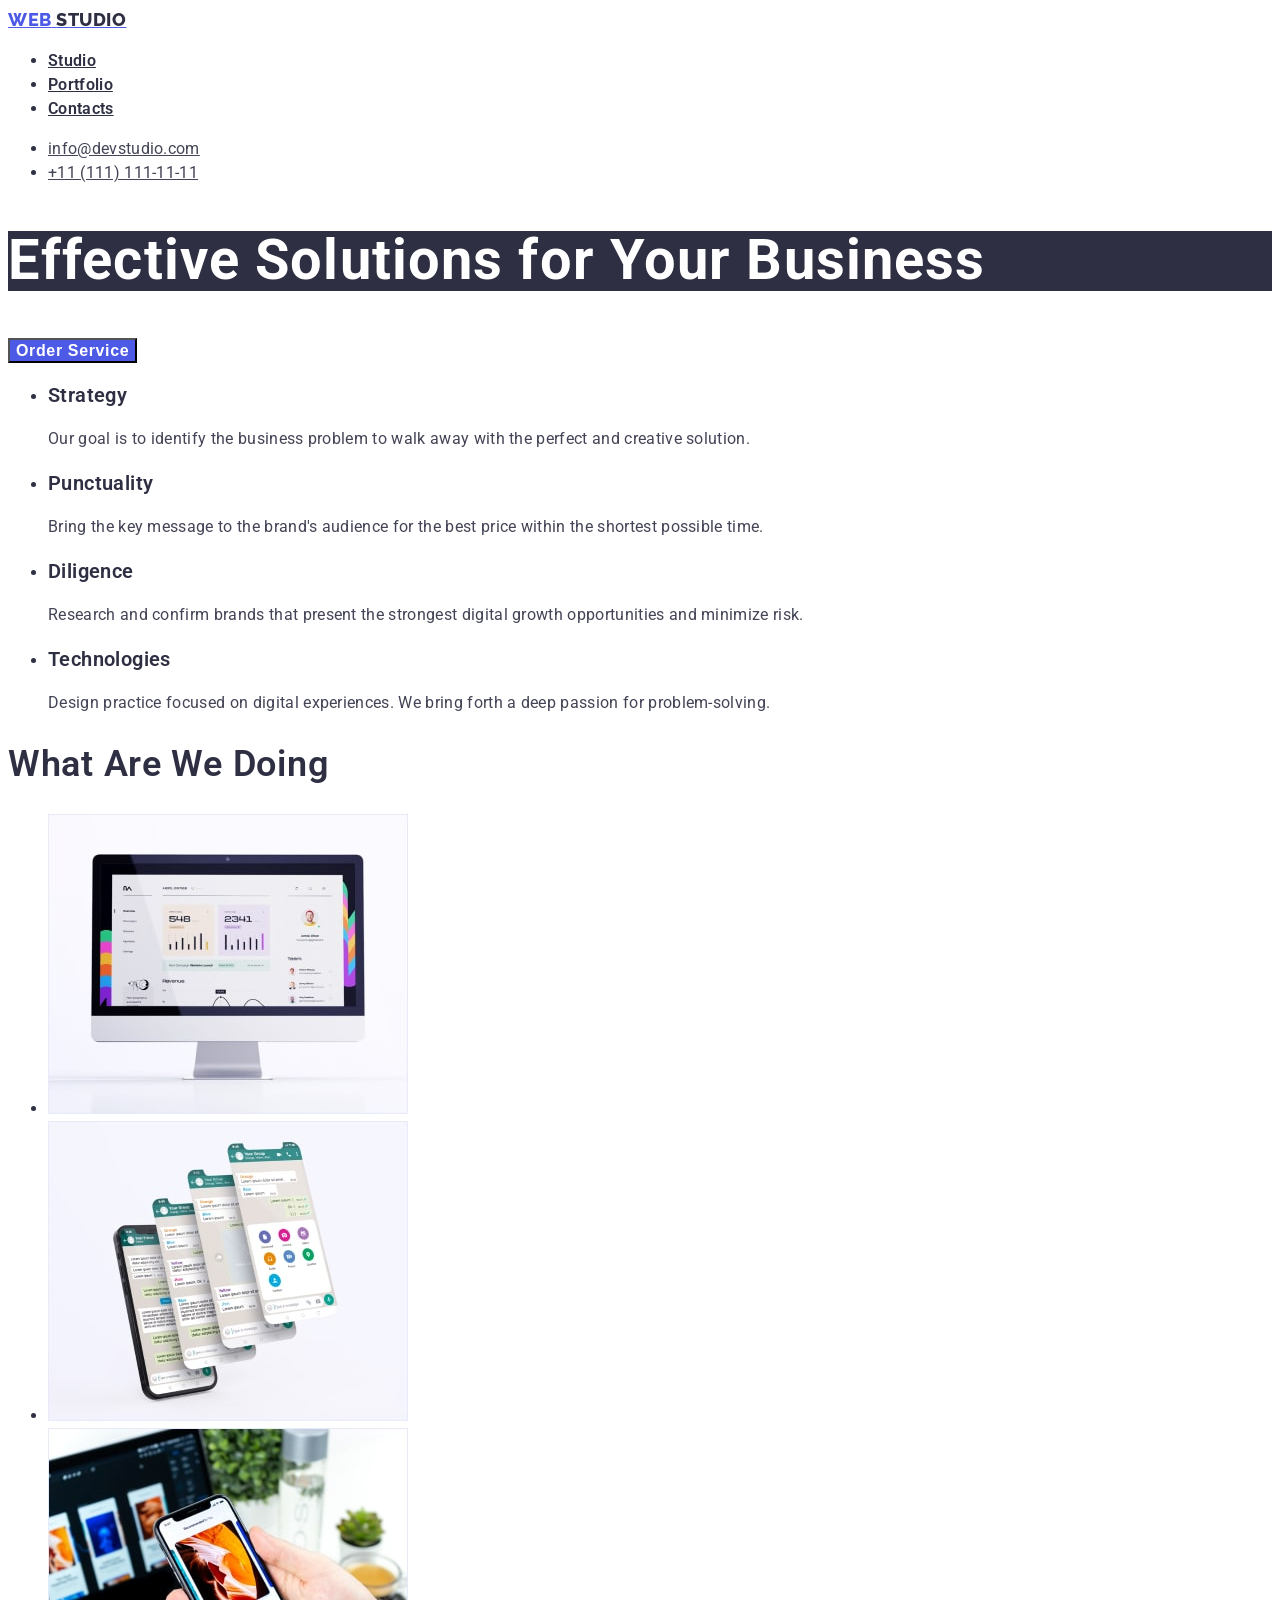
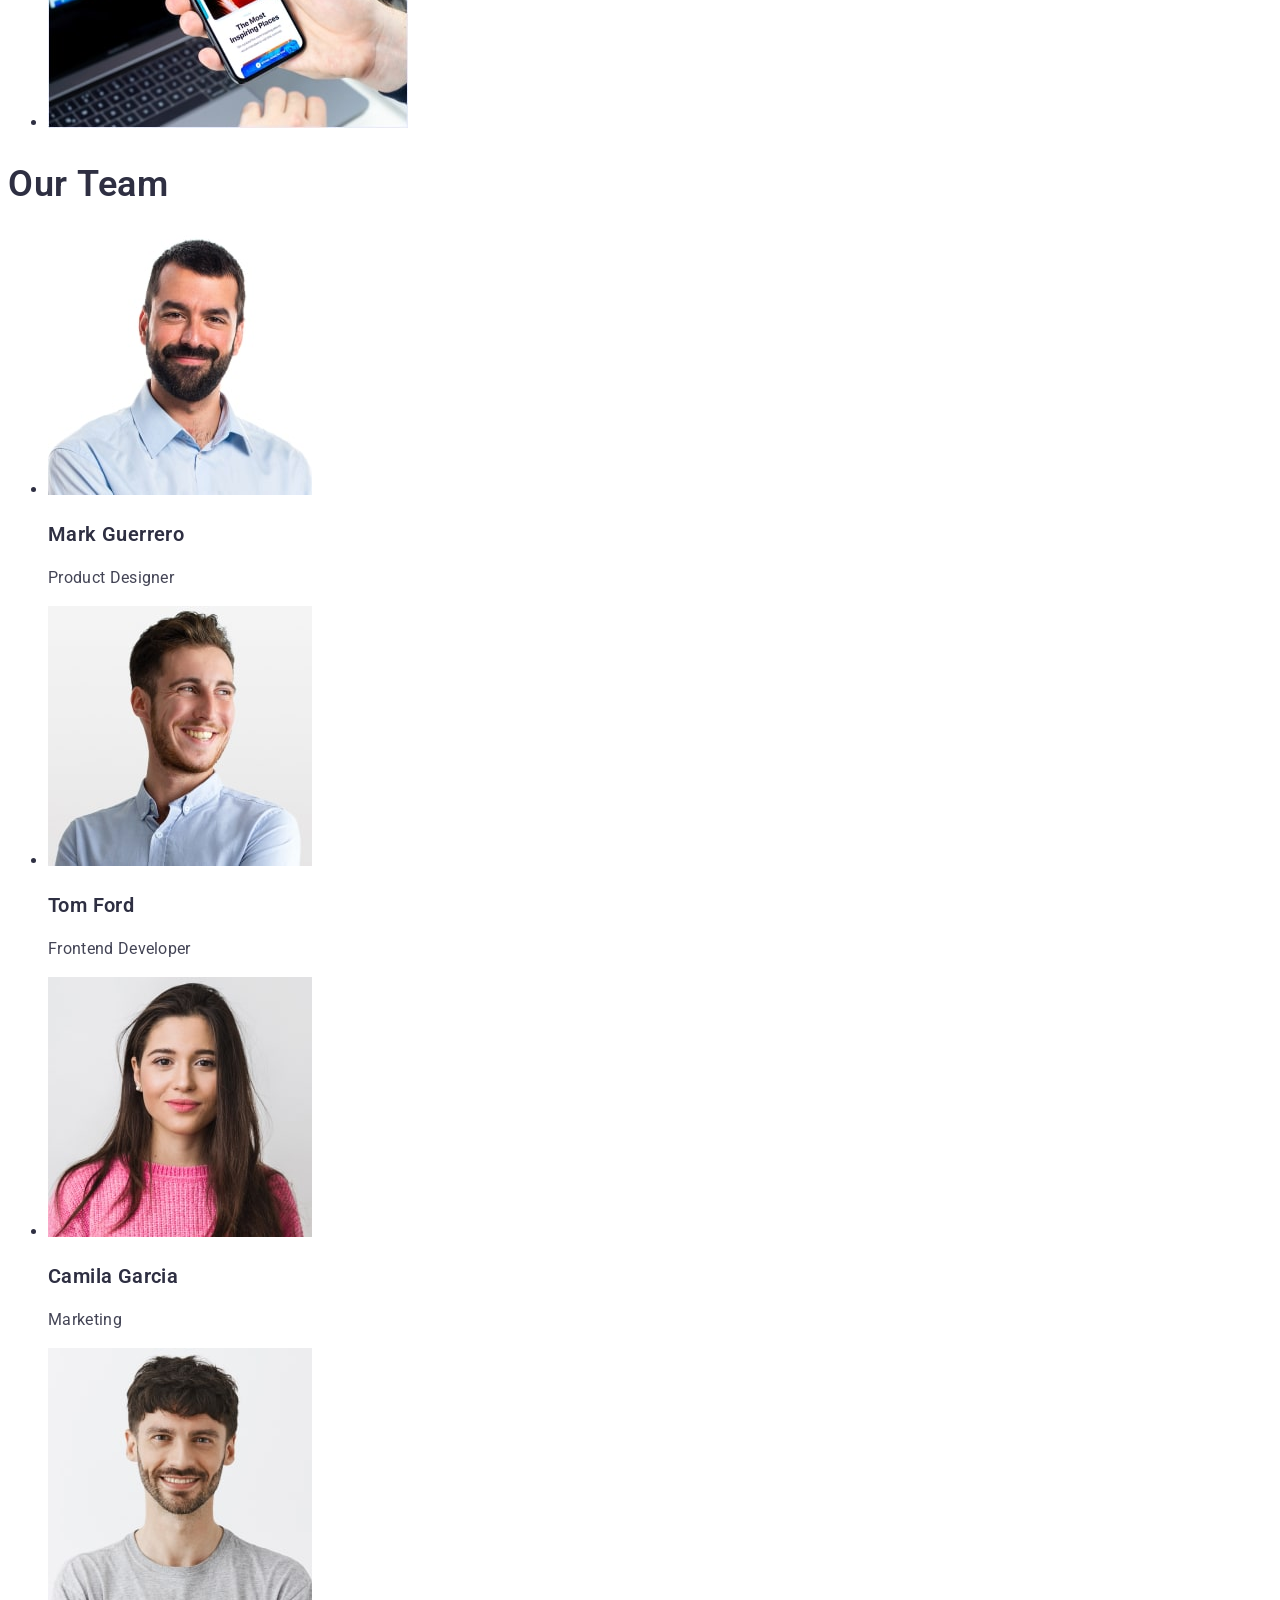
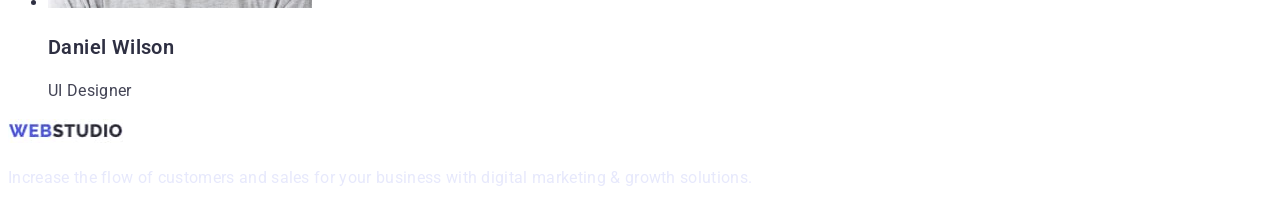
==== index.html @ 8f679fbd "Переделал Лого в проекте Вебстудии" ====
<!DOCTYPE html>
<html lang="en">
<head>
    <meta charset="UTF-8">
    <meta http-equiv="X-UA-Compatible" content="IE=edge">
    <meta name="viewport" content="width=device-width, initial-scale=1.0">
    <link rel="preconnect" href="https://fonts.googleapis.com">
    <link rel="preconnect" href="https://fonts.gstatic.com" crossorigin>
    <link href="https://fonts.googleapis.com/css2?family=Raleway:wght@700&family=Roboto:wght@400;500;700;900&display=swap" rel="stylesheet">
    <link rel="stylesheet" href="./css/styles.css" />
    <title>WEBStudio</title>
</head>
<body class="global-fonts">
    <header>
        <nav>
            <a class="logo" href="/">
                <span>WEB</span>
                <span class="logo-studio">STUDIO</span>
              <!--<img width="115" height="24" src="./images/logo.jpg" alt="logotype"> -->
            </a>
            <ul>
                <li><a class="mainmenu" href="/">Studio</a></li>
                <li><a class="mainmenu" href="./portfolio.html">Portfolio</a></li>
                <li><a class="mainmenu" href="/">Contacts</a></li>
            </ul>
        </nav>
        <ul>
            <li><a class="contacts" href=mailto:info@devstudio.com">info@devstudio.com</a></li>
            <li><a class="contacts" href="tel:+11(111)1111111">+11 (111) 111-11-11</a></li>
        </ul>
    </header>
    <main>
        <section>
            <h1 class="hero-title">Effective Solutions for Your Business</h1>
            <button class="button-order" type="button">Order Service</button>
        </section>
        <section>
            <h2 hidden>Benefits</h2>
            <ul>
                <li>
                    <h3 class="benefits-title">Strategy</h3>
                    <p class="benefits-text">Our goal is to identify the business problem to walk away with the perfect and creative solution. </p>
                </li>
                <li>
                    <h3 class="benefits-title">Punctuality</h3>
                    <p class="benefits-text">Bring the key message to the brand's audience for the best price within the shortest possible time.</p>
                </li>
                <li>
                    <h3 class="benefits-title">Diligence</h3>
                    <p class="benefits-text">Research and confirm brands that present the strongest digital growth opportunities and minimize risk.</p>
                </li>
                <li>
                    <h3 class="benefits-title">Technologies</h3>
                    <p class="benefits-text">Design practice focused on digital experiences. We bring forth a deep passion for problem-solving.</p>
                </li>
            </ul>
        </section>
        <section>
            <h2 class="work-title">What are we doing</h2>
            <ul>
                <li>
                    <img width="360" height="300" src="./images/image1.jpg" alt="Desktop computer">
                </li>
                <li>
                    <img width="360" height="300" src="./images/image2.jpg" alt="Mobile phone">
                </li>
                <li>
                    <img width="360" height="300" src="./images/image3.jpg" alt="Notebook and mobile">
                </li>
            </ul>
        </section>
        <section>
            <h2 class="work-title">Our Team</h2>
            <ul>
                <li>
                    <img width="264" height="260" src="./images/photo1.jpg" alt="Mark Guerrero Product Designer">
                    <h3 class="benefits-title">Mark Guerrero</h3>
                    <p class="benefits-text">Product Designer</p>
                </li>
                <li>
                    <img width="264" height="260" src="./images/photo2.jpg" alt="Tom Ford Frontend Developer">
                    <h3 class="benefits-title">Tom Ford</h3>
                    <p class="benefits-text">Frontend Developer</p>
                </li>
                <li>
                    <img width="264" height="260" src="./images/photo3.jpg" alt="Camila Garcia Marketing">
                    <h3 class="benefits-title">Camila Garcia</h3>
                    <p class="benefits-text">Marketing</p>
                </li>
                <li>
                    <img width="264" height="260" src="./images/photo4.jpg" alt="Daniel Wilson UI Designer">
                    <h3 class="benefits-title">Daniel Wilson</h3>
                    <p class="benefits-text">UI Designer</p>
                </li>
            </ul>
        </section>
    </main>
    <footer>
    <a href="/">
        <img width="115" height="24" src="./images/logo.jpg" alt="logotype">
    </a>
    <p class="footer-text">
        Increase the flow of customers and 
        sales for your business with digital 
        marketing & growth solutions.
    </p>
    </footer>
</body>
</html>
---- css/styles.css ----
:root {
    --textbasecolor:#2e2f42; /* базовый цвет шрифта*/
    --buttonbasecolor:#4d5ae5; /* цвет кнопки, эффекты */
    --textsecondcolor: #434455; /* второй цвет шрифта*/
    --addtextcolor: #ffffff; /*доп цвет заголовков, кнопок*/
    --buttonbackcol: #404BBF; /*цвет бека кнопки*/
    --footertextcol: #E7E9FC; /*цвет текста в футере*/
}
.global-fonts {
    font-family: 'Roboto', sans-serif;
    font-weight: 400;
    font-style: normal;
    font-size: 16px;
    line-height: 1.5;
    letter-spacing: 0.02em;
    color: var(--textbasecolor);
}
.logo {
    font-family: "Raleway", sans-serif;
    font-weight: 800;
    font-style: bold;
    font-size: 18px;
    line-height: 1.33;
    letter-spacing: 0.03em;
    text-transform: uppercase;
    color: var(--buttonbasecolor);
}
.logo-studio {
   /* font-family: "Raleway", sans-serif;
    font-weight: 800;
    font-style: bold;
    font-size: 18px;
    line-height: 1.33;
    letter-spacing: 0.03em;
    text-transform: uppercase;*/
    color:var(--textbasecolor);
}
.mainmenu { 
    font-weight: 600;
    font-size: 16px;
    line-height: 1.5;
    letter-spacing: 0.02em;
    color: var(--textbasecolor);
}
.mainmenu:hover {
    color :var(--textsecondcolor);
}
.mainmenu:focus {
    color: var(--buttonbasecolor);
}
.contacts {
    color:var(--textsecondcolor);
}
.contacts:hover, .contacts:focus {
    color: var(--buttonbasecolor);
}
.hero-title {
    font-weight: 700;
    font-size: 56px;
    line-height: 1.07;
    letter-spacing: 0.02em;
    color: var(--addtextcolor);
    background: var(--textbasecolor);
}
.button-order {
    font-weight: 600;
    font-size: 16px;
    line-height: 1.19;
    letter-spacing: 0.04em;
    color: var(--addtextcolor);
    background-color: var(--buttonbasecolor);
    cursor:pointer;
}
.button-order:hover {
    background-color: var(--buttonbasecolor);
}
.button-order:focus {
    background-color: var(--buttonbackcol);
}
.benefits-title {
    font-weight: 600;
    font-size: 20px;
    line-height: 1.2;
    letter-spacing: 0.02em;
    color:var(--textbasecolor);
}
.benefits-text {
    color:var(--textsecondcolor);
}
.work-title {
    font-weight: 600;
    font-size: 36px;
    line-height: 1.1;
    letter-spacing: 0.02em;
    color: var(--textbasecolor);
    text-transform: capitalize;
}
.footer-text {
    color: var(--footertextcol);
}
.button-filter {
    font-weight: 600;
    font-size: 16px;
    line-height: 1.2;
    letter-spacing: 0.04em;
    color: var(--buttonbasecolor);
    cursor:pointer;
}
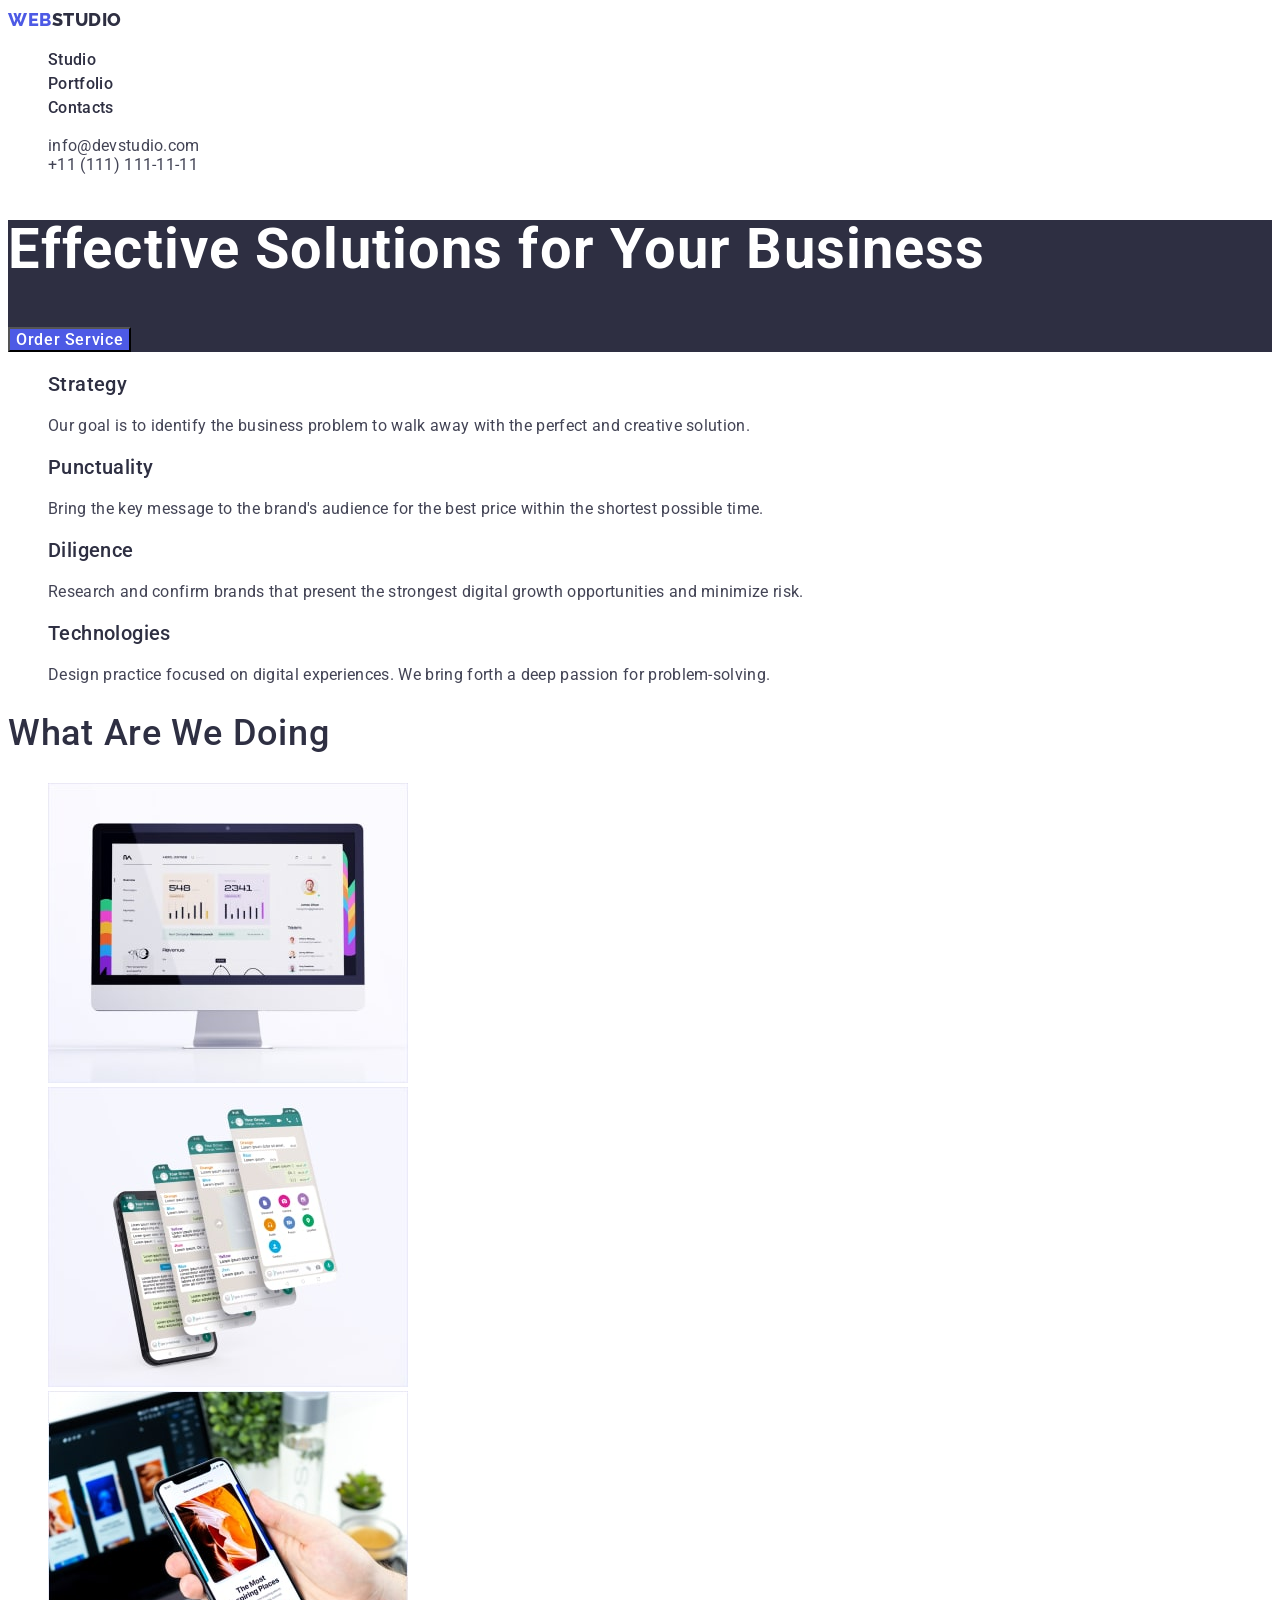
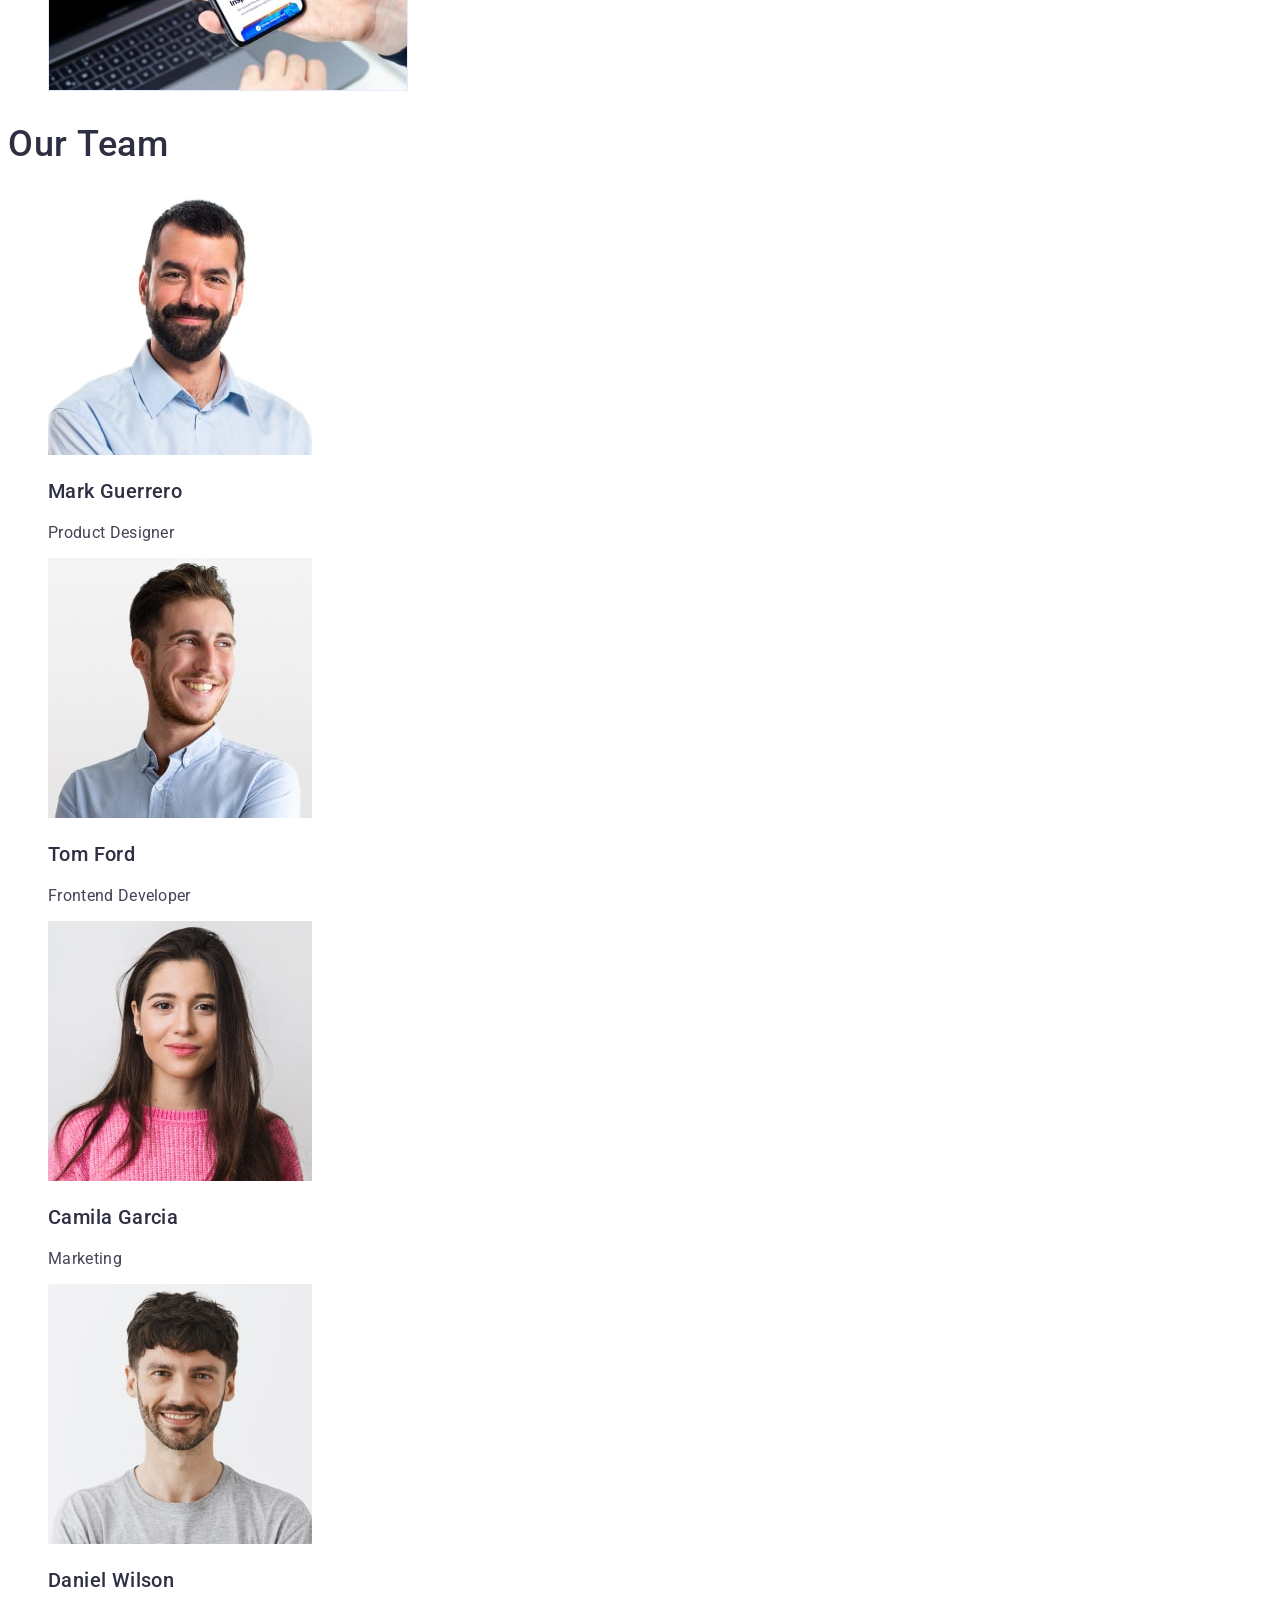
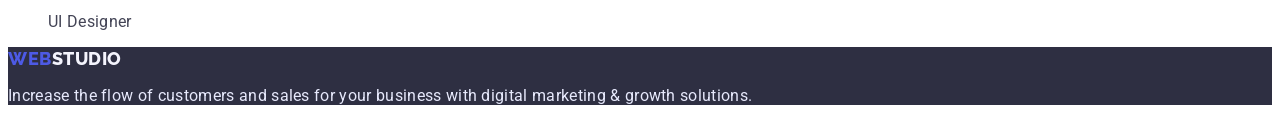
==== commit 8bf0ffa4: "Доработал все замечания" ====
--- a/index.html
+++ b/index.html
@@ -6,37 +6,34 @@
     <meta name="viewport" content="width=device-width, initial-scale=1.0">
     <link rel="preconnect" href="https://fonts.googleapis.com">
     <link rel="preconnect" href="https://fonts.gstatic.com" crossorigin>
-    <link href="https://fonts.googleapis.com/css2?family=Raleway:wght@700&family=Roboto:wght@400;500;700;900&display=swap" rel="stylesheet">
+    <link href="https://fonts.googleapis.com/css2?family=Raleway:wght@800&family=Roboto:wght@400;500;700;900&display=swap" rel="stylesheet">
     <link rel="stylesheet" href="./css/styles.css" />
     <title>WEBStudio</title>
 </head>
-<body class="global-fonts">
+<body>
     <header>
         <nav>
-            <a class="logo" href="/">
-                <span>WEB</span>
-                <span class="logo-studio">STUDIO</span>
-              <!--<img width="115" height="24" src="./images/logo.jpg" alt="logotype"> -->
+            <a class="logo" href="./index.html">WEB<span class="logo-studio">STUDIO</span>
             </a>
-            <ul>
-                <li><a class="mainmenu" href="/">Studio</a></li>
-                <li><a class="mainmenu" href="./portfolio.html">Portfolio</a></li>
-                <li><a class="mainmenu" href="/">Contacts</a></li>
+            <ul class="list">
+                <li><a class="main-menu" href="./index.html">Studio</a></li>
+                <li><a class="main-menu" href="./portfolio.html">Portfolio</a></li>
+                <li><a class="main-menu" href="./index.html">Contacts</a></li>
             </ul>
         </nav>
-        <ul>
+        <ul class="list">
             <li><a class="contacts" href=mailto:info@devstudio.com">info@devstudio.com</a></li>
             <li><a class="contacts" href="tel:+11(111)1111111">+11 (111) 111-11-11</a></li>
         </ul>
     </header>
     <main>
-        <section>
+        <section class="hero-section">
             <h1 class="hero-title">Effective Solutions for Your Business</h1>
             <button class="button-order" type="button">Order Service</button>
         </section>
         <section>
             <h2 hidden>Benefits</h2>
-            <ul>
+            <ul class="list">
                 <li>
                     <h3 class="benefits-title">Strategy</h3>
                     <p class="benefits-text">Our goal is to identify the business problem to walk away with the perfect and creative solution. </p>
@@ -57,7 +54,7 @@
         </section>
         <section>
             <h2 class="work-title">What are we doing</h2>
-            <ul>
+            <ul class="list">
                 <li>
                     <img width="360" height="300" src="./images/image1.jpg" alt="Desktop computer">
                 </li>
@@ -71,7 +68,7 @@
         </section>
         <section>
             <h2 class="work-title">Our Team</h2>
-            <ul>
+            <ul class="list">
                 <li>
                     <img width="264" height="260" src="./images/photo1.jpg" alt="Mark Guerrero Product Designer">
                     <h3 class="benefits-title">Mark Guerrero</h3>
@@ -96,14 +93,13 @@
         </section>
     </main>
     <footer>
-    <a href="/">
-        <img width="115" height="24" src="./images/logo.jpg" alt="logotype">
-    </a>
-    <p class="footer-text">
-        Increase the flow of customers and 
-        sales for your business with digital 
-        marketing & growth solutions.
-    </p>
+        <a class="logo" href="./index.html">WEB<span class="logo-studio-footer">STUDIO</span>
+        </a>
+        <p class="footer-text">
+            Increase the flow of customers and 
+            sales for your business with digital 
+            marketing & growth solutions.
+        </p>
     </footer>
 </body>
 </html>
--- a/css/styles.css
+++ b/css/styles.css
@@ -5,65 +5,85 @@
     --addtextcolor: #ffffff; /*доп цвет заголовков, кнопок*/
     --buttonbackcol: #404BBF; /*цвет бека кнопки*/
     --footertextcol: #E7E9FC; /*цвет текста в футере*/
+    --footerlogocol: #f4f4fd; /*цвет лого STUDIO в футере*/
 }
-.global-fonts {
+body {
     font-family: 'Roboto', sans-serif;
-    font-weight: 400;
-    font-style: normal;
+    font-size: 16px;
+    letter-spacing: 0.02em;
+    color: var(--textbasecolor);
+}
+footer {
+    background-color: var(--textbasecolor);
+}
+.link {
+    text-decoration: none;
+}
+.list {
+    list-style: none;
+}
+.logo {
+    font-family: "Raleway", sans-serif;
+    font-weight: 800;
+    font-size: 18px;
+    line-height: 1.33;
+    letter-spacing: 0.03em;
+    text-transform: uppercase;
+    text-decoration: none;
+    color: var(--buttonbasecolor);
+}
+.logo-studio {
+    font-family: "Raleway", sans-serif;
+    font-weight: 800;
+    font-size: 18px;
+    line-height: 1.33;
+    letter-spacing: 0.03em;
+    text-transform: uppercase;
+    color:var(--textbasecolor);
+}
+.logo-studio-footer {
+    font-family: "Raleway", sans-serif;
+    font-weight: 800;
+    font-size: 18px;
+    line-height: 1.33;
+    letter-spacing: 0.03em;
+    text-transform: uppercase;
+    color: var(--footerlogocol);
+}
+.main-menu { 
+    font-weight: 500;
     font-size: 16px;
     line-height: 1.5;
     letter-spacing: 0.02em;
     color: var(--textbasecolor);
+    text-decoration: none;
 }
-.logo {
-    font-family: "Raleway", sans-serif;
-    font-weight: 800;
-    font-style: bold;
-    font-size: 18px;
-    line-height: 1.33;
-    letter-spacing: 0.03em;
-    text-transform: uppercase;
-    color: var(--buttonbasecolor);
-}
-.logo-studio {
-   /* font-family: "Raleway", sans-serif;
-    font-weight: 800;
-    font-style: bold;
-    font-size: 18px;
-    line-height: 1.33;
-    letter-spacing: 0.03em;
-    text-transform: uppercase;*/
-    color:var(--textbasecolor);
-}
-.mainmenu { 
-    font-weight: 600;
-    font-size: 16px;
-    line-height: 1.5;
-    letter-spacing: 0.02em;
-    color: var(--textbasecolor);
-}
-.mainmenu:hover {
+.main-menu:hover {
     color :var(--textsecondcolor);
 }
-.mainmenu:focus {
+.main-menu:focus {
     color: var(--buttonbasecolor);
 }
 .contacts {
+    text-decoration: none;
     color:var(--textsecondcolor);
 }
 .contacts:hover, .contacts:focus {
     color: var(--buttonbasecolor);
+}
+.hero-section {
+    background: var(--textbasecolor);
 }
 .hero-title {
     font-weight: 700;
     font-size: 56px;
     line-height: 1.07;
     letter-spacing: 0.02em;
-    color: var(--addtextcolor);
-    background: var(--textbasecolor);
+    color: var(--addtextcolor);  
 }
 .button-order {
-    font-weight: 600;
+    font-family: inherit;
+    font-weight: 500;
     font-size: 16px;
     line-height: 1.19;
     letter-spacing: 0.04em;
@@ -78,7 +98,7 @@
     background-color: var(--buttonbackcol);
 }
 .benefits-title {
-    font-weight: 600;
+    font-weight: 500;
     font-size: 20px;
     line-height: 1.2;
     letter-spacing: 0.02em;
@@ -88,7 +108,7 @@
     color:var(--textsecondcolor);
 }
 .work-title {
-    font-weight: 600;
+    font-weight: 500;
     font-size: 36px;
     line-height: 1.1;
     letter-spacing: 0.02em;
@@ -99,10 +119,15 @@
     color: var(--footertextcol);
 }
 .button-filter {
-    font-weight: 600;
+    font-family: inherit;
+    font-weight: 500;
     font-size: 16px;
     line-height: 1.2;
     letter-spacing: 0.04em;
     color: var(--buttonbasecolor);
     cursor:pointer;
+}
+.button-filter:hover, .button-filter:focus {
+    background: var(--buttonbasecolor);
+    color : var(--addtextcolor)
 }
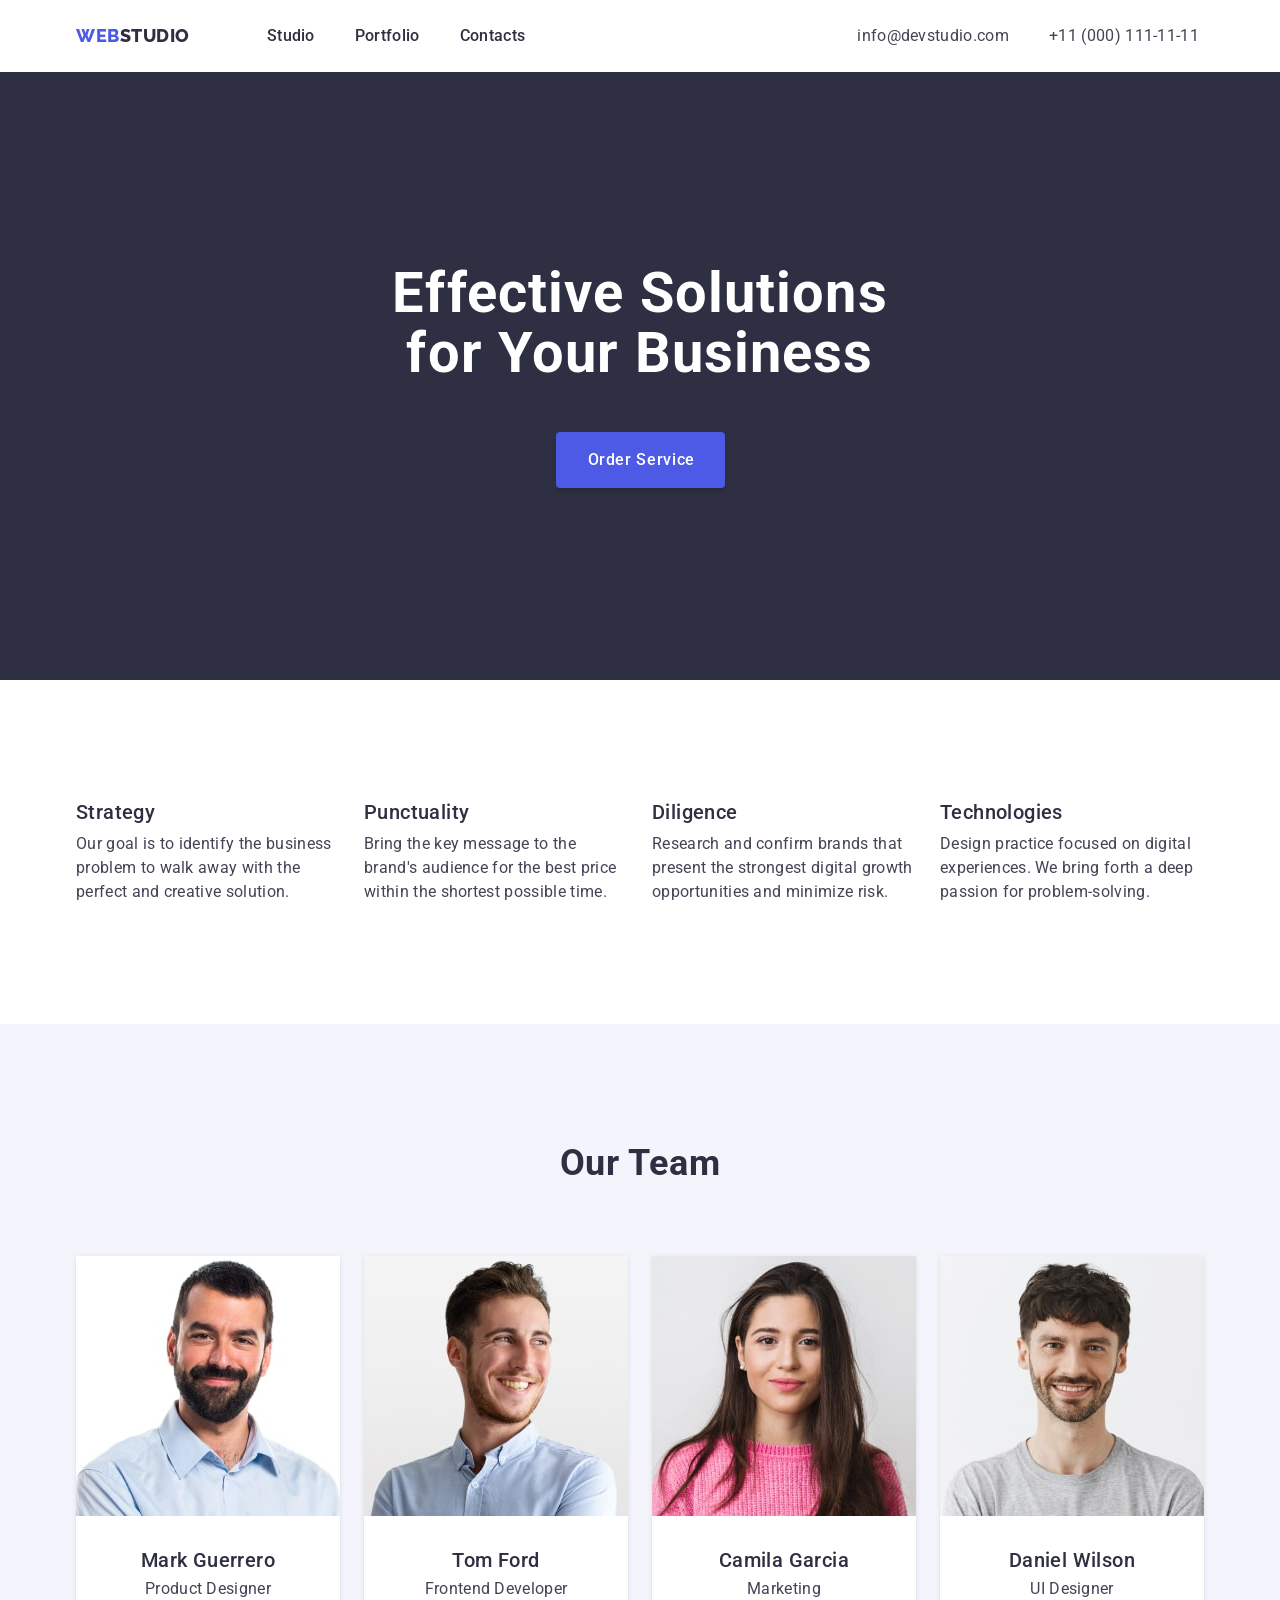
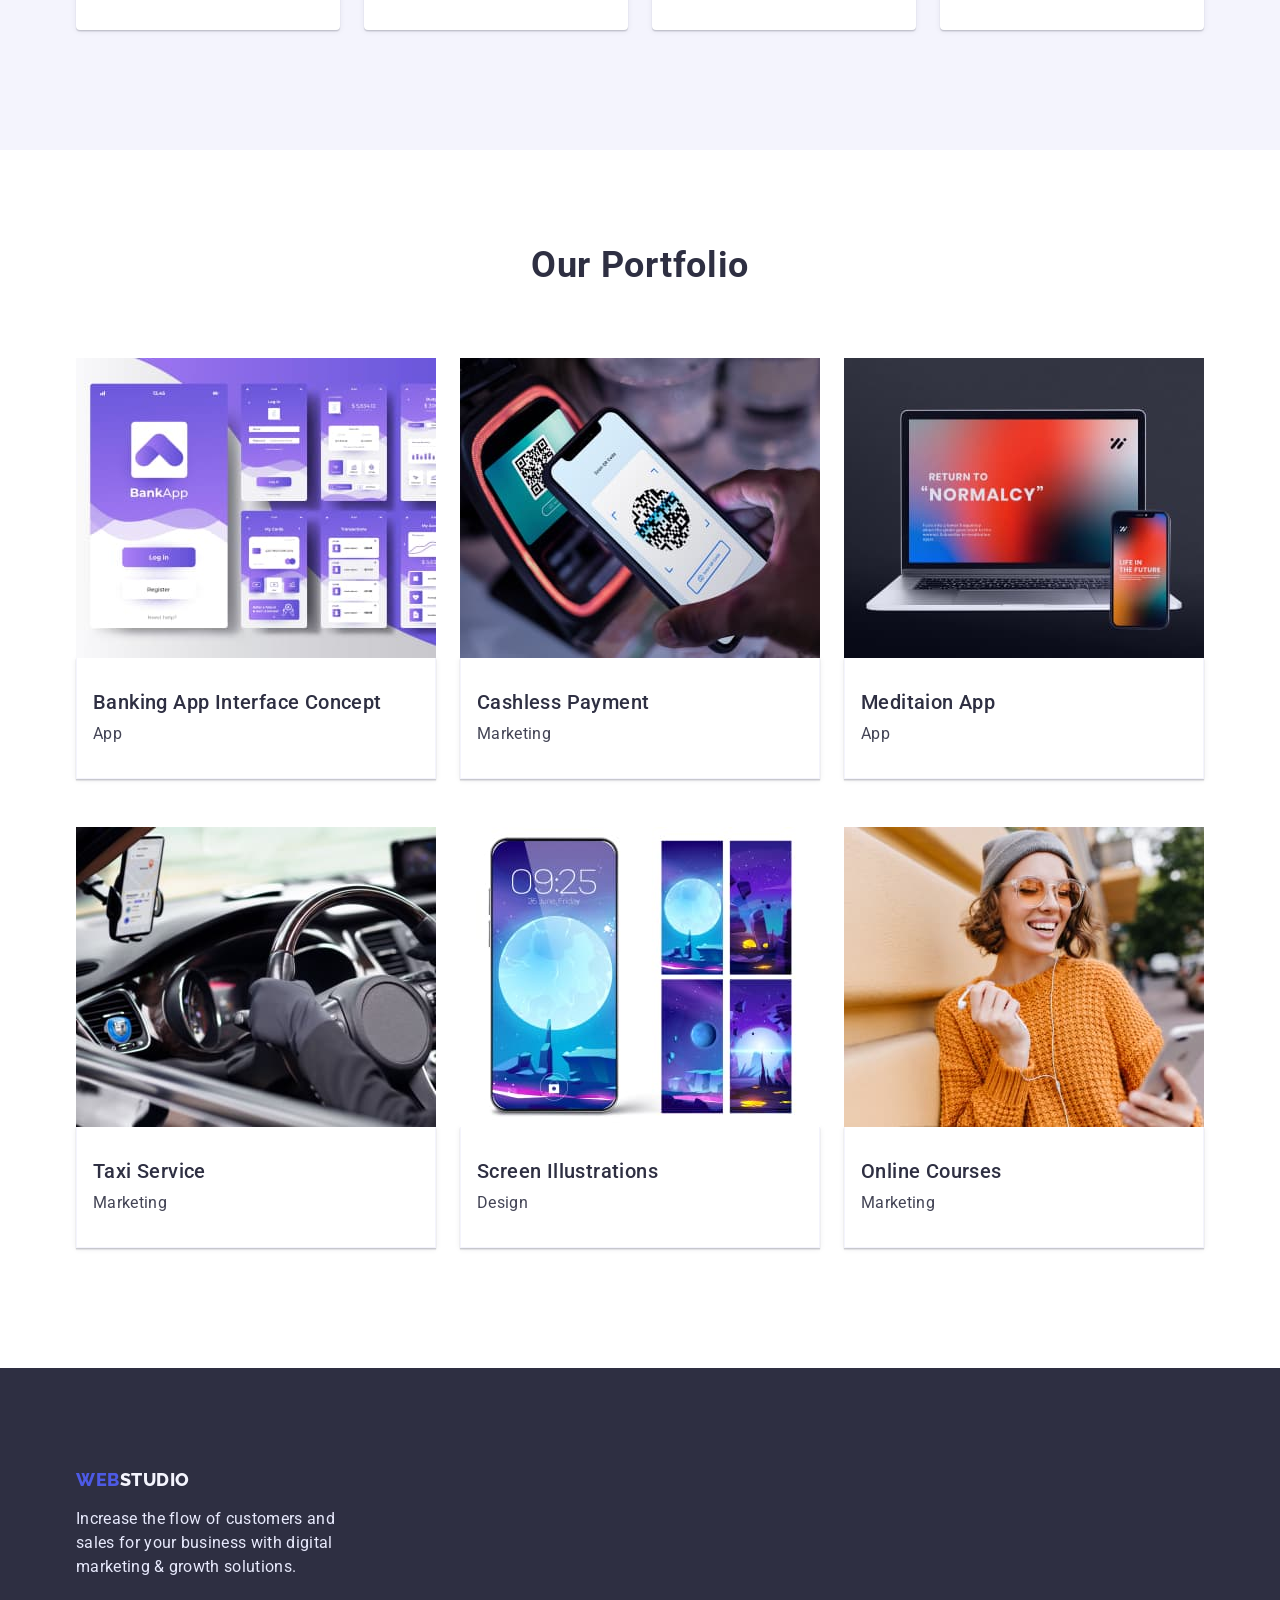
==== commit c3e2a5c3: "first commit" ====
--- a/index.html
+++ b/index.html
@@ -4,102 +4,169 @@
     <meta charset="UTF-8">
     <meta http-equiv="X-UA-Compatible" content="IE=edge">
     <meta name="viewport" content="width=device-width, initial-scale=1.0">
+    <link rel="stylesheet"
+    href="https://cdnjs.cloudflare.com/ajax/libs/modern-normalize/1.0.0/modern-normalize.min.css"/>
     <link rel="preconnect" href="https://fonts.googleapis.com">
     <link rel="preconnect" href="https://fonts.gstatic.com" crossorigin>
-    <link href="https://fonts.googleapis.com/css2?family=Raleway:wght@800&family=Roboto:wght@400;500;700;900&display=swap" rel="stylesheet">
+    <link href="https://fonts.googleapis.com/css2?family=Raleway:wght@700&family=Roboto:wght@400;500;700;900&display=swap" rel="stylesheet">
     <link rel="stylesheet" href="./css/styles.css" />
     <title>WEBStudio</title>
 </head>
 <body>
-    <header>
-        <nav>
-            <a class="logo" href="./index.html">WEB<span class="logo-studio">STUDIO</span>
-            </a>
-            <ul class="list">
-                <li><a class="main-menu" href="./index.html">Studio</a></li>
-                <li><a class="main-menu" href="./portfolio.html">Portfolio</a></li>
-                <li><a class="main-menu" href="./index.html">Contacts</a></li>
-            </ul>
-        </nav>
-        <ul class="list">
-            <li><a class="contacts" href=mailto:info@devstudio.com">info@devstudio.com</a></li>
-            <li><a class="contacts" href="tel:+11(111)1111111">+11 (111) 111-11-11</a></li>
-        </ul>
+    <header class="header">
+        <div class="container">
+            <nav>
+                <a class="logo" href="./index.html">WEB<span class="logo-studio">STUDIO</span></a>
+                <ul class="list-menu">
+                    <li><a class="menu" href="./index.html">Studio</a></li>
+                    <li><a class="menu" href="./index.html">Portfolio</a></li>
+                    <li><a class="menu" href="./index.html">Contacts</a></li>
+                </ul>
+            </nav>
+            <address>
+                <ul class="list-contacts">
+                    <li><a class="contacts" href="mailto:info@devstudio.com">info@devstudio.com</a></li>
+                    <li><a class="contacts" href="tel:+110001111111">+11 (000) 111-11-11</a></li>
+                </ul>
+            </address>
+        </div>
     </header>
     <main>
-        <section class="hero-section">
-            <h1 class="hero-title">Effective Solutions for Your Business</h1>
-            <button class="button-order" type="button">Order Service</button>
+        <section class="hero">
+            <div class="container">
+                <h1 class="hero-title">Effective Solutions for Your Business</h1>
+                <button class="button-order" type="button">Order Service</button>
+           </div>
         </section>
-        <section>
-            <h2 hidden>Benefits</h2>
-            <ul class="list">
-                <li>
-                    <h3 class="benefits-title">Strategy</h3>
-                    <p class="benefits-text">Our goal is to identify the business problem to walk away with the perfect and creative solution. </p>
-                </li>
-                <li>
-                    <h3 class="benefits-title">Punctuality</h3>
-                    <p class="benefits-text">Bring the key message to the brand's audience for the best price within the shortest possible time.</p>
-                </li>
-                <li>
-                    <h3 class="benefits-title">Diligence</h3>
-                    <p class="benefits-text">Research and confirm brands that present the strongest digital growth opportunities and minimize risk.</p>
-                </li>
-                <li>
-                    <h3 class="benefits-title">Technologies</h3>
-                    <p class="benefits-text">Design practice focused on digital experiences. We bring forth a deep passion for problem-solving.</p>
-                </li>
-            </ul>
+        <section class="benefits">
+            <div class="container">
+                <h2 hidden>Benefits</h2>
+                <ul class="benefits-list">
+                    <li class="benefits-item">
+                        <h3 class="benefits-title">Strategy</h3>
+                        <p class="benefits-text">Our goal is to identify the business problem to walk away with the perfect and creative solution. </p>     
+                    </li>
+                    <li class="benefits-item">
+                        <h3 class="benefits-title">Punctuality</h3>
+                        <p class="benefits-text">Bring the key message to the brand's audience for the best price within the shortest possible time.</p>
+                    </li>
+                    <li class="benefits-item">
+                        <h3 class="benefits-title">Diligence</h3>
+                        <p class="benefits-text">Research and confirm brands that present the strongest digital growth opportunities and minimize risk.</p>
+                    </li>
+                    <li class="benefits-item">
+                        <h3 class="benefits-title">Technologies</h3>
+                        <p class="benefits-text">Design practice focused on digital experiences. We bring forth a deep passion for problem-solving.</p>
+                    </li>
+                </ul>
+            </div>
         </section>
-        <section>
-            <h2 class="work-title">What are we doing</h2>
-            <ul class="list">
-                <li>
-                    <img width="360" height="300" src="./images/image1.jpg" alt="Desktop computer">
-                </li>
-                <li>
-                    <img width="360" height="300" src="./images/image2.jpg" alt="Mobile phone">
-                </li>
-                <li>
-                    <img width="360" height="300" src="./images/image3.jpg" alt="Notebook and mobile">
-                </li>
-            </ul>
+        <section class="team">
+            <div class="container">
+                <h2 class="team-title">Our Team</h2>
+                <ul class="team-list">
+                    <li class="team-card">
+                        <img width="264" height="260" src="./images/photo1.jpg" alt="Mark Guerrero, Product Designer">
+                        <div class="team-card-text">
+                            <h3 class="benefits-title">Mark Guerrero</h3>
+                            <p class="team-text">Product Designer</p>
+                        </div>
+                    </li>
+                    <li class="team-card">
+                        <img width="264" height="260" src="./images/photo2.jpg" alt="Tom Ford Frontend, Developer">
+                        <div class="team-card-text">
+                            <h3 class="benefits-title">Tom Ford</h3>
+                            <p class="team-text">Frontend Developer</p>
+                        </div>
+                    </li>
+                    <li class="team-card">
+                        <img width="264" height="260" src="./images/photo3.jpg" alt="Camila Garcia, Marketing">
+                        <div class="team-card-text">
+                            <h3 class="benefits-title">Camila Garcia</h3>
+                            <p class="team-text">Marketing</p>
+                        </div>
+                    </li>
+                    <li class="team-card">
+                        <img width="264" height="260" src="./images/photo4.jpg" alt="Daniel Wilson, UI Designer">
+                        <div class="team-card-text">
+                            <h3 class="benefits-title">Daniel Wilson</h3>
+                            <p class="team-text">UI Designer</p>
+                        </div>
+                    </li>
+                </ul>
+            </div>
         </section>
-        <section>
-            <h2 class="work-title">Our Team</h2>
-            <ul class="list">
-                <li>
-                    <img width="264" height="260" src="./images/photo1.jpg" alt="Mark Guerrero Product Designer">
-                    <h3 class="benefits-title">Mark Guerrero</h3>
-                    <p class="benefits-text">Product Designer</p>
-                </li>
-                <li>
-                    <img width="264" height="260" src="./images/photo2.jpg" alt="Tom Ford Frontend Developer">
-                    <h3 class="benefits-title">Tom Ford</h3>
-                    <p class="benefits-text">Frontend Developer</p>
-                </li>
-                <li>
-                    <img width="264" height="260" src="./images/photo3.jpg" alt="Camila Garcia Marketing">
-                    <h3 class="benefits-title">Camila Garcia</h3>
-                    <p class="benefits-text">Marketing</p>
-                </li>
-                <li>
-                    <img width="264" height="260" src="./images/photo4.jpg" alt="Daniel Wilson UI Designer">
-                    <h3 class="benefits-title">Daniel Wilson</h3>
-                    <p class="benefits-text">UI Designer</p>
-                </li>
-            </ul>
+        <section class="portfolio">
+            <div class="container">
+                <h2 class="portfolio-title">Our Portfolio</h2>
+                <ul class="portfolio-list">
+                    <li class="portfolio-card">
+                        <a class="link" href="">
+                            <img width="360" height="300" src="./images/portfolio1.jpg" alt="Picture banking application">
+                            <div class="portfolio-item">
+                                <h2 class="portfolio-title-card">Banking App Interface Concept</h2>
+                                <p class="portfolio-text">App</p>
+                            </div>
+                        </a>
+                    </li>
+                    <li class="portfolio-card">
+                        <a class="link" href="">
+                            <img width="360" height="300" src="./images/portfolio2.jpg" alt="Phone and gadget">
+                            <div class="portfolio-item">
+                                <h2 class="portfolio-title-card">Cashless Payment</h2>
+                                <p class="portfolio-text">Marketing</p>
+                            </div>
+                        </a>
+                    </li>
+                    <li class="portfolio-card">
+                        <a class="link" href="">
+                            <img width="360" height="300" src="./images/portfolio3.jpg" alt="Picture meditaion application">
+                            <div class="portfolio-item">
+                                <h2 class="portfolio-title-card">Meditaion App</h2>
+                                <p class="portfolio-text">App</p>
+                            </div>
+                        </a>
+                    </li>
+                    <li class="portfolio-card">
+                        <a class="link" href="">
+                            <img width="360" height="300" src="./images/portfolio4.jpg" alt="Taxi Service">
+                            <div class="portfolio-item">
+                                <h2 class="portfolio-title-card">Taxi Service</h2>
+                                <p class="portfolio-text">Marketing</p>
+                            </div>
+                        </a>
+                    </li>
+                    <li class="portfolio-card">
+                        <a class="link" href="">
+                            <img width="360" height="300" src="./images/portfolio5.jpg" alt="Picture meditaion application">
+                            <div class="portfolio-item">
+                                <h2 class="portfolio-title-card">Screen Illustrations</h2>
+                                <p class="portfolio-text">Design</p>
+                            </div>
+                        </a>
+                    </li>
+                    <li class="portfolio-card">
+                        <a class="link" href="">
+                            <img width="360" height="300" src="./images/portfolio6.jpg" alt="Picture meditaion application">
+                            <div class="portfolio-item">
+                                <h2 class="portfolio-title-card">Online Courses</h2>
+                                <p class="portfolio-text">Marketing</p>
+                            </div>
+                        </a>
+                    </li>
+                </ul>
+            </div>
         </section>
     </main>
-    <footer>
-        <a class="logo" href="./index.html">WEB<span class="logo-studio-footer">STUDIO</span>
-        </a>
-        <p class="footer-text">
-            Increase the flow of customers and 
-            sales for your business with digital 
-            marketing & growth solutions.
-        </p>
+    <footer class="footer">
+        <div class="container">
+            <a class="logo" href="./index.html">WEB<span class="logo-studio-footer">STUDIO</span></a>
+            <p class="footer-text">
+                Increase the flow of customers and 
+                sales for your business with digital 
+                marketing & growth solutions.
+            </p>
+        </div>
     </footer>
 </body>
 </html>
--- a/css/styles.css
+++ b/css/styles.css
@@ -1,3 +1,8 @@
+*,
+*::before,
+*::after {
+    box-sizing: border-box;
+}
 :root {
     --textbasecolor:#2e2f42; /* базовый цвет шрифта*/
     --buttonbasecolor:#4d5ae5; /* цвет кнопки, эффекты */
@@ -13,14 +18,49 @@
     letter-spacing: 0.02em;
     color: var(--textbasecolor);
 }
-footer {
-    background-color: var(--textbasecolor);
+
+h1,
+h2,
+h3,
+h4,
+h5,
+h6,
+p {
+    margin: 0;
+    padding: 0;
+}
+/* общий стиль хедера для страницы studio и portfolio */
+.header {
+box-shadow: 0px 4px 4px 0px #00000040;
+}
+.container {
+    max-width: 1158px;
+    padding-left: 15px;
+    padding-right: 15px;
+    margin: 0 auto;
+}
+header .container {
+    display: flex;
+}
+.box-contacts {
+    margin-left: auto;
+} 
+.header nav {
+    display: flex;
 }
 .link {
     text-decoration: none;
 }
 .list {
     list-style: none;
+}
+.list-menu {
+    list-style: none;
+    gap: 40px;
+    display: flex;
+    align-items: center;
+    padding: 0; 
+    margin: 0px 0px 0px 77px;
 }
 .logo {
     font-family: "Raleway", sans-serif;
@@ -31,6 +71,8 @@
     text-transform: uppercase;
     text-decoration: none;
     color: var(--buttonbasecolor);
+    padding: 24px 0px 24px 0px;
+    margin: 0;
 }
 .logo-studio {
     font-family: "Raleway", sans-serif;
@@ -50,52 +92,88 @@
     text-transform: uppercase;
     color: var(--footerlogocol);
 }
-.main-menu { 
+.menu { 
     font-weight: 500;
     font-size: 16px;
     line-height: 1.5;
     letter-spacing: 0.02em;
     color: var(--textbasecolor);
     text-decoration: none;
-}
-.main-menu:hover {
+    display: block;
+    padding: 24px 0px 24px 0px;
+}
+.menu:hover {
     color :var(--textsecondcolor);
 }
-.main-menu:focus {
+.menu:focus {
     color: var(--buttonbasecolor);
 }
+.list-contacts {
+    list-style: none;
+    gap: 40px;
+    display: flex;
+    padding: 0;
+    margin: 0 0 0 332px;
+}
 .contacts {
-    text-decoration: none;
-    color:var(--textsecondcolor);
+line-height: 1.5;
+letter-spacing: 0.02em;
+text-decoration: none;
+font-style: normal;
+color:var(--textsecondcolor);
+display : block;
+padding: 24px 0px 24px 0px;
 }
 .contacts:hover, .contacts:focus {
     color: var(--buttonbasecolor);
 }
-.hero-section {
+/* конец хедера */
+/* страница Studio */
+.hero .container {
+    display: flex;
+    flex-direction: column;
+    align-items: center;
+   /* padding: 192px 318px 192px 318px;*/
+}
+.hero {
     background: var(--textbasecolor);
+    padding: 192px 0 192px 0;
 }
 .hero-title {
     font-weight: 700;
     font-size: 56px;
-    line-height: 1.07;
-    letter-spacing: 0.02em;
+    line-height: 1.071;
+    letter-spacing: 0.02em;
+    text-align: center;
+    width: 496px;
     color: var(--addtextcolor);  
 }
 .button-order {
-    font-family: inherit;
+    font-family: inherit;;
     font-weight: 500;
     font-size: 16px;
-    line-height: 1.19;
+    line-height: 1.5;
     letter-spacing: 0.04em;
     color: var(--addtextcolor);
     background-color: var(--buttonbasecolor);
     cursor:pointer;
+    width:169px;
+    height: 56px;      
+    white-space: nowrap; 
+    border-radius: 4px;
+    padding: 16px 32px;
+    margin-top: 48px;
+    box-shadow: 0 4px 4px rgba(0, 0, 0, 0.15);
+    border: 0px solid var(--buttonbasecolor);
 }
 .button-order:hover {
     background-color: var(--buttonbasecolor);
 }
 .button-order:focus {
     background-color: var(--buttonbackcol);
+}
+.benefits {
+    padding: 120px 0px 120px 0px;
 }
 .benefits-title {
     font-weight: 500;
@@ -104,30 +182,132 @@
     letter-spacing: 0.02em;
     color:var(--textbasecolor);
 }
+.benefits-list {
+    list-style: none;
+    display: flex;
+    margin: 0;
+    padding: 0;
+    justify-content: space-between;
+    gap: 24px;
+}
+.benefits-item {
+    width: 264px;
+}
 .benefits-text {
+    line-height: 1.5;
+    margin-top: 8px;
     color:var(--textsecondcolor);
 }
-.work-title {
-    font-weight: 500;
+.team {
+    background-color: #F4F4FD ;
+    margin-top: 0px;
+    padding: 120px 0 120px 0;
+}
+.team-text {
+    color:var(--textsecondcolor);
+    margin-top: 8px;
+}
+.team .container {
+    display: flex;
+    flex-direction: column;
+    align-items: center;
+}
+.team-title {
+    font-weight: 700;
+    font-style: bold;
     font-size: 36px;
     line-height: 1.1;
     letter-spacing: 0.02em;
     color: var(--textbasecolor);
     text-transform: capitalize;
 }
+.team-list {
+    list-style: none;
+    display: flex;
+    margin: 72px 0 0 0;
+    padding: 0;
+    gap: 24px;
+}
+.team-card {
+    border-bottom-left-radius:  4px;
+    border-bottom-right-radius:  4px;
+    box-shadow:  0px 2px 1px rgba(46, 47, 66, 0.08),
+        0px 1px 1px rgba(46, 47, 66, 0.16),
+        0px 1px 6px rgba(46, 47, 66, 0.08); 
+    background-color: #ffffff;
+    overflow: hidden;
+}
+.team-card-text {
+    display: flex;
+    flex-direction: column;
+    align-items: center;
+    padding: 32px 16px 32px 16px;
+}
+/* секция Portfolio */
+.portfolio {
+    padding: 96px 0 120px 0;
+}
+.portfolio .container {
+    display: flex;
+    flex-direction: column;
+    align-items: center;
+}
+.portfolio-title {
+    font-weight: 700;
+    font-size: 36px;
+    line-height: 1.1;
+    letter-spacing: 0.02em;
+    color: var(--textbasecolor);
+    text-transform: capitalize;
+}
+.portfolio-list {
+    display: flex;
+    flex-wrap: wrap;
+    padding: 0;
+    margin: 72px 0 0 0;
+    column-gap: 24px;
+    row-gap: 48px;
+}
+img {
+    display: block;
+}
+.portfolio-card {
+    list-style: none;
+}
+.portfolio-item {
+    padding: 32px 0px 32px 16px;
+    border: 0.5px solid #F4F4FD;
+    background-color: #ffffff;
+    box-shadow: 0px 1px 6px rgba(46, 47, 66, 0.08), 
+    0px 1px 1px rgba(46, 47, 66, 0.16), 
+    0px 2px 1px rgba(46, 47, 66, 0.08);
+    border-top: none;
+}
+.portfolio-title-card {
+    font-weight: 500;
+    font-size: 20px;
+    line-height: 1.2;
+    letter-spacing: 0.02em;
+    color:var(--textbasecolor);
+}
+.portfolio-text {
+    line-height: 1.5;
+    letter-spacing: 0.02em;
+    margin-top: 8px;
+    color: var(--textsecondcolor);
+}
+/* общий футер */
+.footer {
+    background-color: var(--textbasecolor);
+    padding: 100px 0px 100px 0px;
+}
+footer .logo{
+    padding: 0;
+}
 .footer-text {
+    line-height: 1.5;
+    margin-top: 16px;
+    width: 264px;
     color: var(--footertextcol);
 }
-.button-filter {
-    font-family: inherit;
-    font-weight: 500;
-    font-size: 16px;
-    line-height: 1.2;
-    letter-spacing: 0.04em;
-    color: var(--buttonbasecolor);
-    cursor:pointer;
-}
-.button-filter:hover, .button-filter:focus {
-    background: var(--buttonbasecolor);
-    color : var(--addtextcolor)
-}+/* конец общего футера */
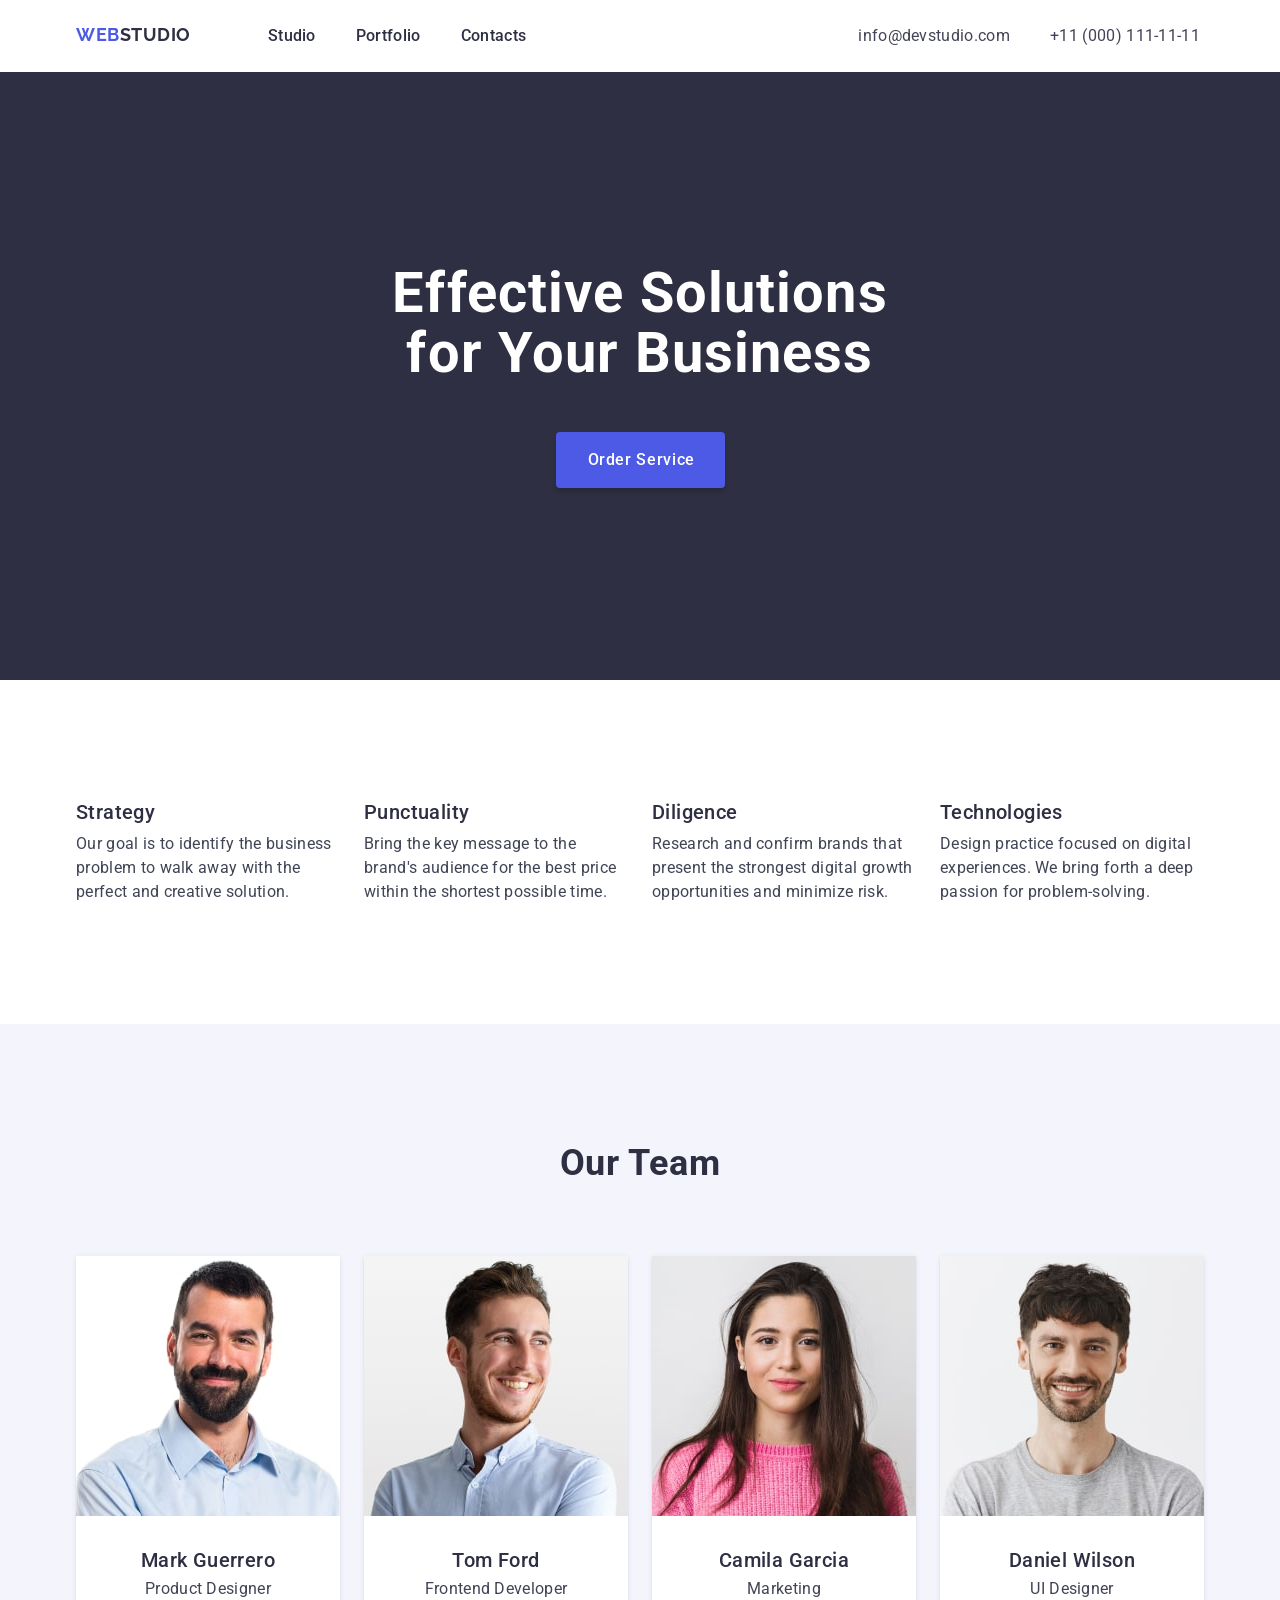
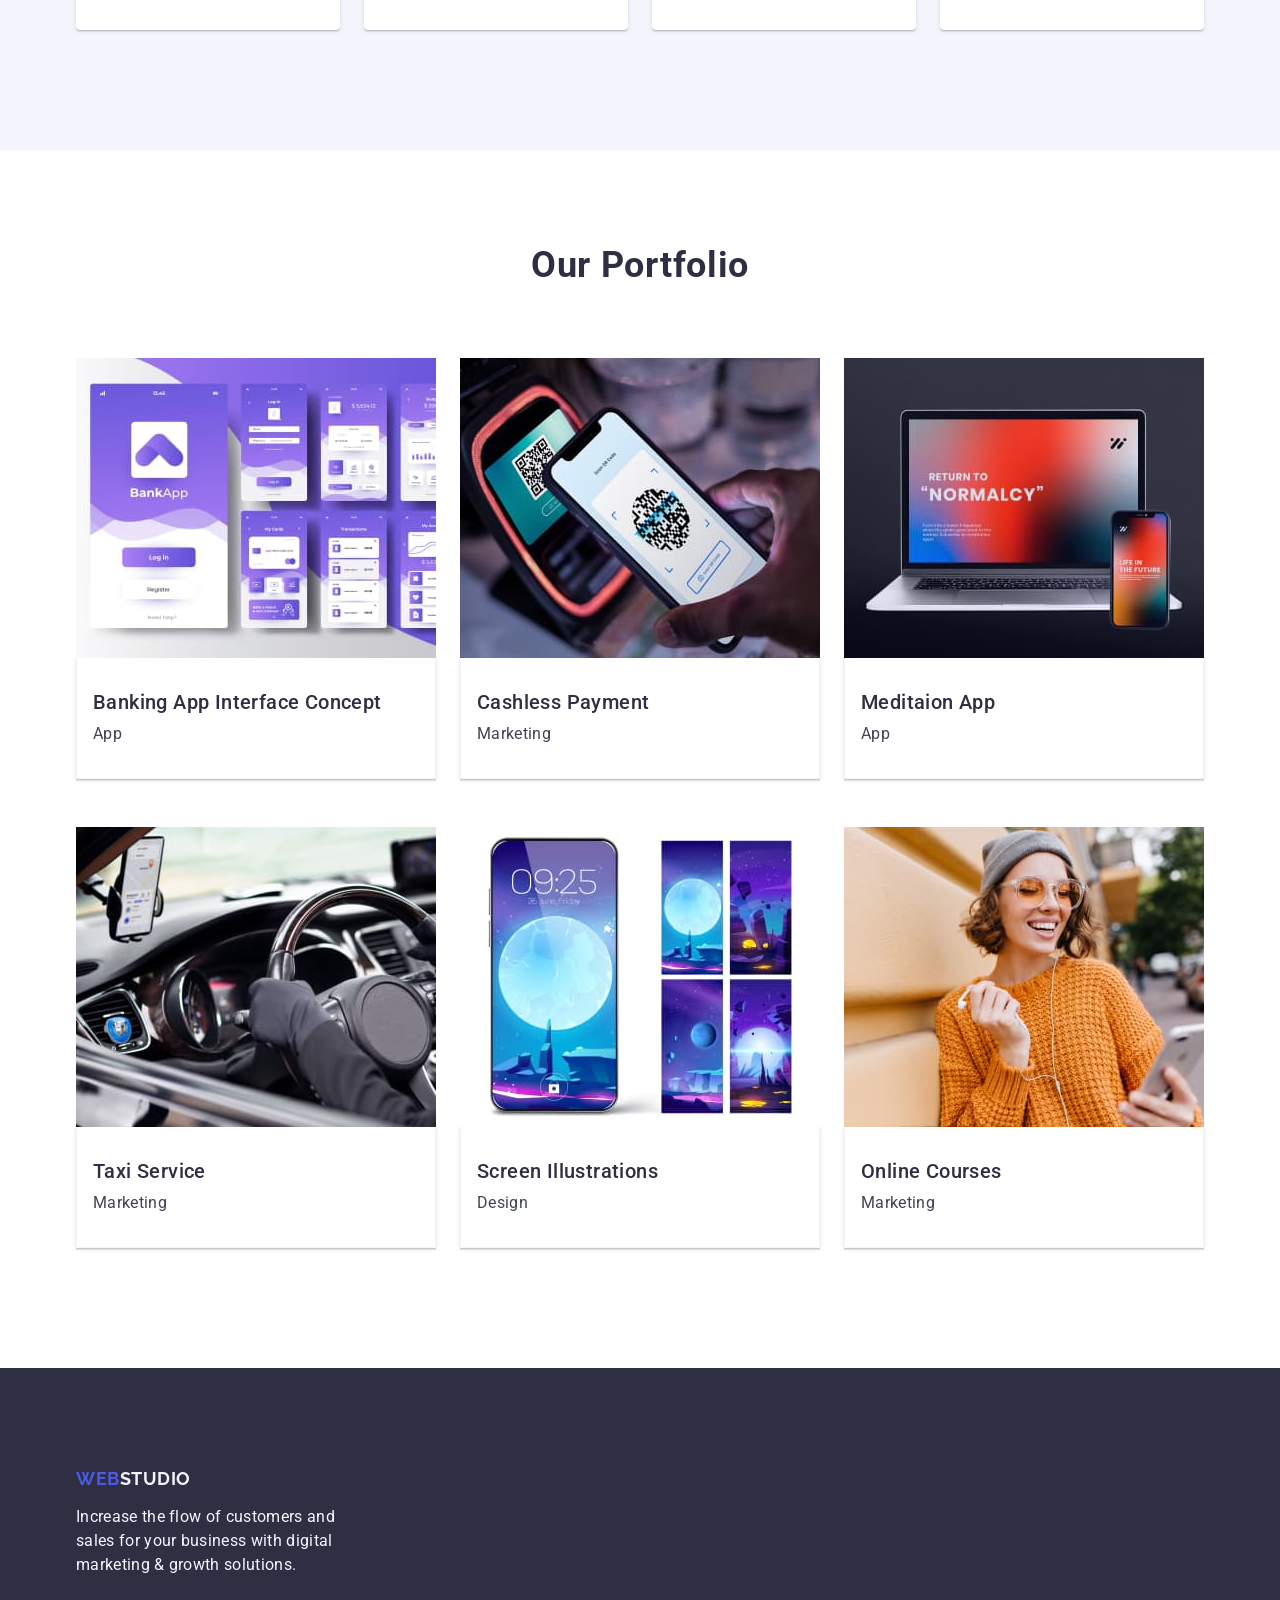
==== commit 4c3e1a18: "update tag link" ====
--- a/index.html
+++ b/index.html
@@ -5,11 +5,11 @@
     <meta http-equiv="X-UA-Compatible" content="IE=edge">
     <meta name="viewport" content="width=device-width, initial-scale=1.0">
     <link rel="stylesheet"
-    href="https://cdnjs.cloudflare.com/ajax/libs/modern-normalize/1.0.0/modern-normalize.min.css"/>
+    href="https://cdnjs.cloudflare.com/ajax/libs/modern-normalize/1.0.0/modern-normalize.min.css">
     <link rel="preconnect" href="https://fonts.googleapis.com">
     <link rel="preconnect" href="https://fonts.gstatic.com" crossorigin>
     <link href="https://fonts.googleapis.com/css2?family=Raleway:wght@700&family=Roboto:wght@400;500;700;900&display=swap" rel="stylesheet">
-    <link rel="stylesheet" href="./css/styles.css" />
+    <link rel="stylesheet" href="./css/styles.css" >
     <title>WEBStudio</title>
 </head>
 <body>
--- a/css/styles.css
+++ b/css/styles.css
@@ -6,10 +6,10 @@
 :root {
     --textbasecolor:#2e2f42; /* базовый цвет шрифта*/
     --buttonbasecolor:#4d5ae5; /* цвет кнопки, эффекты */
-    --textsecondcolor: #434455; /* второй цвет шрифта*/
+    --textsecondcolor: #404455; /* второй цвет шрифта*/
     --addtextcolor: #ffffff; /*доп цвет заголовков, кнопок*/
     --buttonbackcol: #404BBF; /*цвет бека кнопки*/
-    --footertextcol: #E7E9FC; /*цвет текста в футере*/
+    --footertextcol: #f4f4fd; /*цвет текста в футере*/
     --footerlogocol: #f4f4fd; /*цвет лого STUDIO в футере*/
 }
 body {
@@ -64,9 +64,9 @@
 }
 .logo {
     font-family: "Raleway", sans-serif;
-    font-weight: 800;
+    font-weight: 700;
     font-size: 18px;
-    line-height: 1.33;
+    line-height: 1.166;
     letter-spacing: 0.03em;
     text-transform: uppercase;
     text-decoration: none;
@@ -76,18 +76,18 @@
 }
 .logo-studio {
     font-family: "Raleway", sans-serif;
-    font-weight: 800;
+    font-weight: 700;
     font-size: 18px;
-    line-height: 1.33;
+    line-height: 1.166;
     letter-spacing: 0.03em;
     text-transform: uppercase;
     color:var(--textbasecolor);
 }
 .logo-studio-footer {
     font-family: "Raleway", sans-serif;
-    font-weight: 800;
+    font-weight: 700;
     font-size: 18px;
-    line-height: 1.33;
+    line-height: 1.166;
     letter-spacing: 0.03em;
     text-transform: uppercase;
     color: var(--footerlogocol);
@@ -103,10 +103,10 @@
     padding: 24px 0px 24px 0px;
 }
 .menu:hover {
-    color :var(--textsecondcolor);
+    color :var(--buttonbackcol);
 }
 .menu:focus {
-    color: var(--buttonbasecolor);
+    color: var(--buttonbackcol);
 }
 .list-contacts {
     list-style: none;
@@ -120,12 +120,12 @@
 letter-spacing: 0.02em;
 text-decoration: none;
 font-style: normal;
-color:var(--textsecondcolor);
+color:#434455;
 display : block;
 padding: 24px 0px 24px 0px;
 }
 .contacts:hover, .contacts:focus {
-    color: var(--buttonbasecolor);
+    color: var(--buttonbackcol);
 }
 /* конец хедера */
 /* страница Studio */
@@ -167,7 +167,7 @@
     border: 0px solid var(--buttonbasecolor);
 }
 .button-order:hover {
-    background-color: var(--buttonbasecolor);
+    background-color: var(--buttonbackcol);
 }
 .button-order:focus {
     background-color: var(--buttonbackcol);
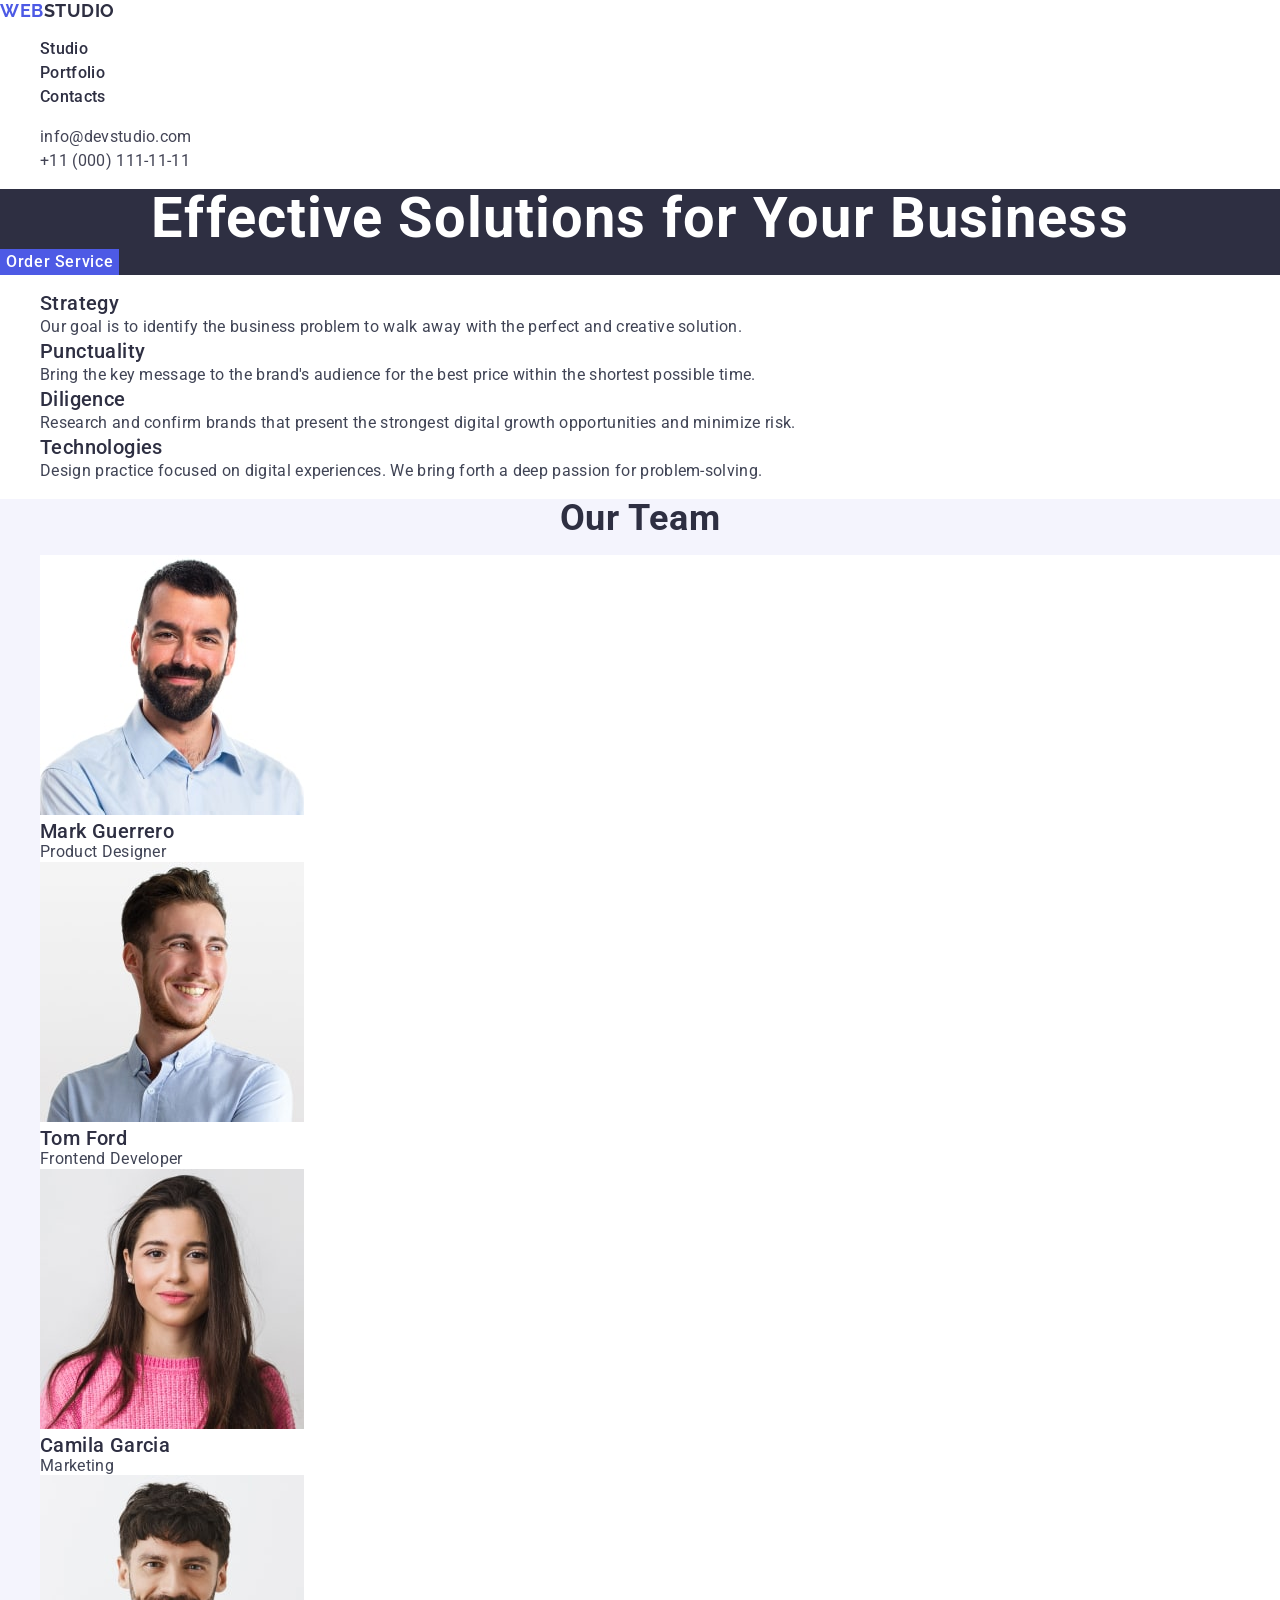
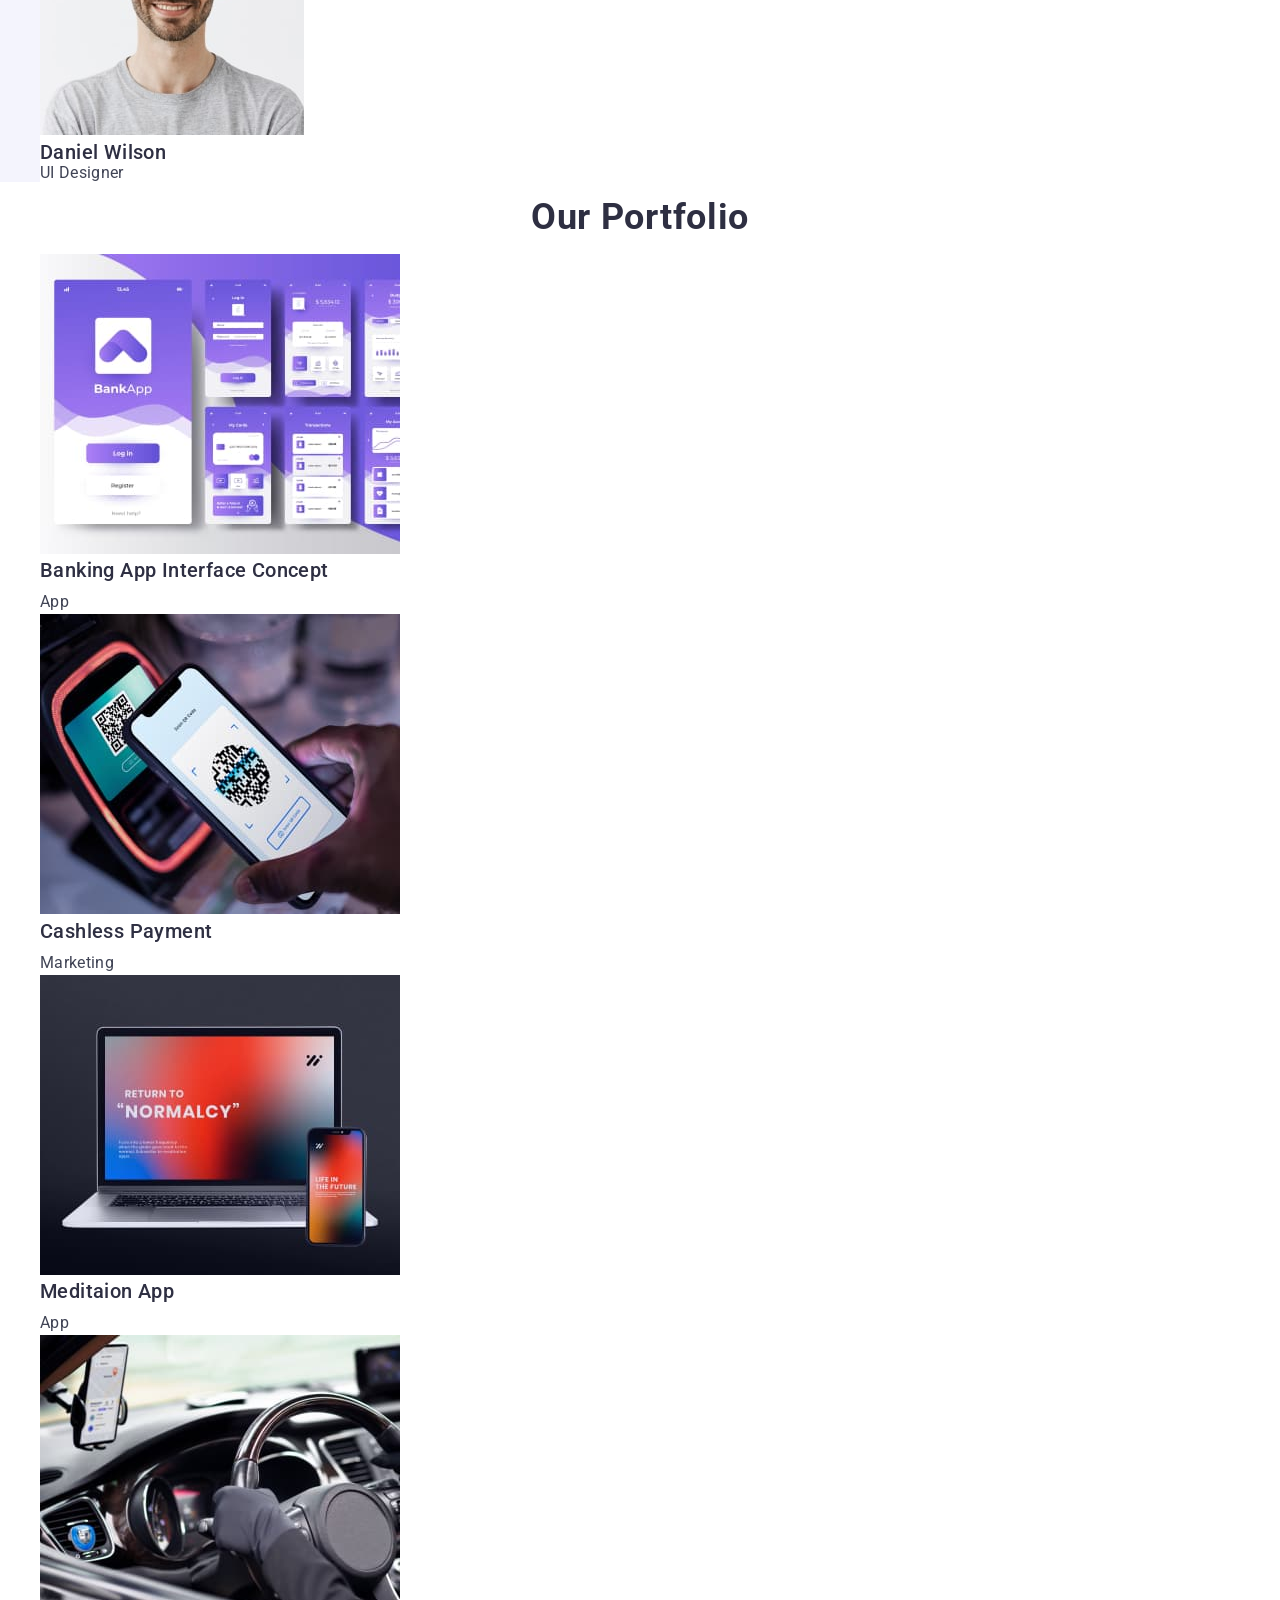
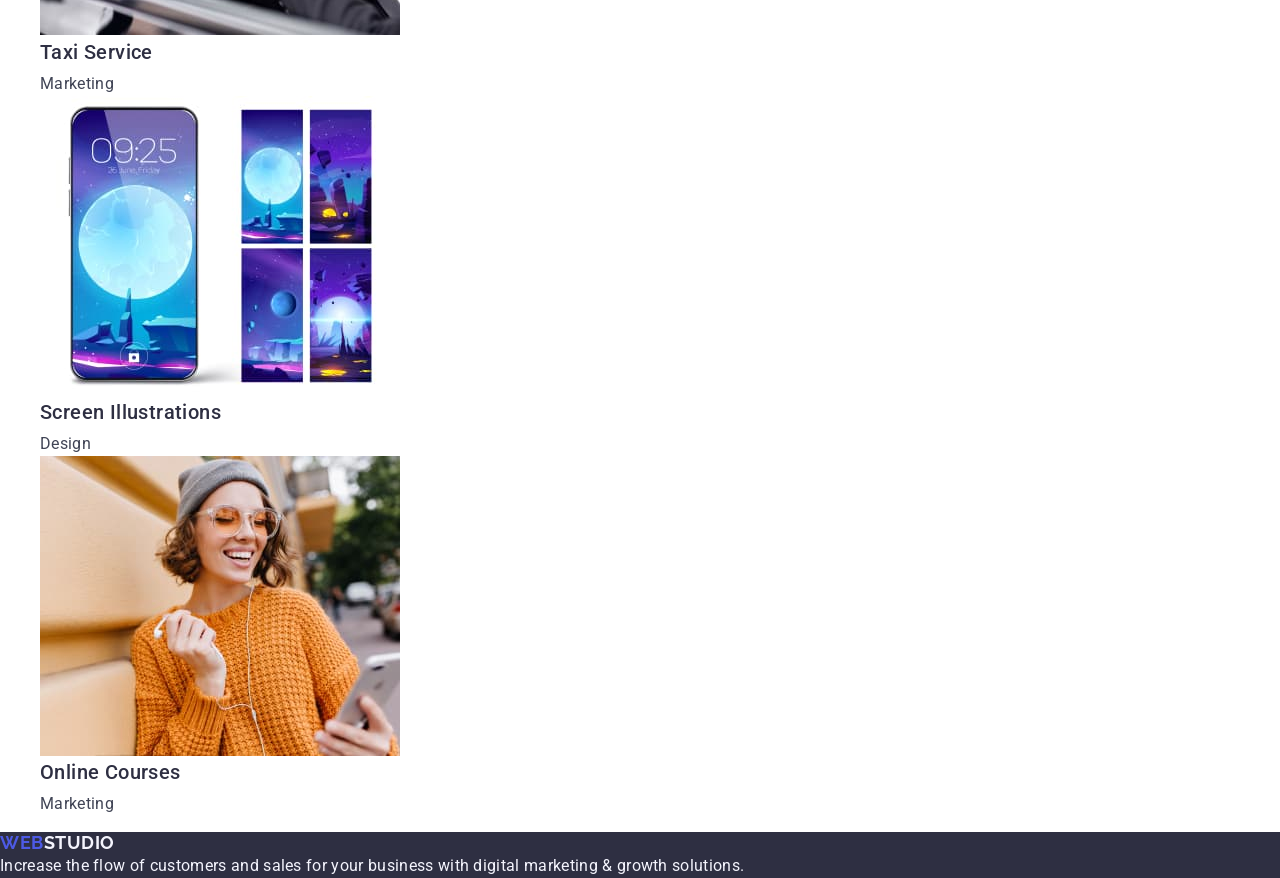
==== commit 74234fe2: "dowgrade all project" ====
--- a/index.html
+++ b/index.html
@@ -8,165 +8,121 @@
     href="https://cdnjs.cloudflare.com/ajax/libs/modern-normalize/1.0.0/modern-normalize.min.css">
     <link rel="preconnect" href="https://fonts.googleapis.com">
     <link rel="preconnect" href="https://fonts.gstatic.com" crossorigin>
-    <link href="https://fonts.googleapis.com/css2?family=Raleway:wght@700&family=Roboto:wght@400;500;700;900&display=swap" rel="stylesheet">
+    <link href="https://fonts.googleapis.com/css2?family=Raleway:wght@700&family=Roboto:wght@400;500;700&display=swap" rel="stylesheet">
     <link rel="stylesheet" href="./css/styles.css" >
     <title>WEBStudio</title>
 </head>
 <body>
     <header class="header">
-        <div class="container">
-            <nav>
-                <a class="logo" href="./index.html">WEB<span class="logo-studio">STUDIO</span></a>
-                <ul class="list-menu">
-                    <li><a class="menu" href="./index.html">Studio</a></li>
-                    <li><a class="menu" href="./index.html">Portfolio</a></li>
-                    <li><a class="menu" href="./index.html">Contacts</a></li>
-                </ul>
-            </nav>
-            <address>
-                <ul class="list-contacts">
-                    <li><a class="contacts" href="mailto:info@devstudio.com">info@devstudio.com</a></li>
-                    <li><a class="contacts" href="tel:+110001111111">+11 (000) 111-11-11</a></li>
-                </ul>
-            </address>
-        </div>
+        <nav>
+            <a class="logo" href="./index.html">WEB<span class="logo-studio">STUDIO</span></a>
+            <ul class="list-menu">
+                <li><a class="menu" href="./index.html">Studio</a></li>
+                <li><a class="menu" href="">Portfolio</a></li>
+                <li><a class="menu" href="">Contacts</a></li>
+            </ul>
+        </nav>
+        <address>
+            <ul class="list-contacts">
+                <li><a class="contacts" href="mailto:info@devstudio.com">info@devstudio.com</a></li>
+                <li><a class="contacts" href="tel:+110001111111">+11 (000) 111-11-11</a></li>
+            </ul>
+        </address>
     </header>
     <main>
         <section class="hero">
-            <div class="container">
-                <h1 class="hero-title">Effective Solutions for Your Business</h1>
-                <button class="button-order" type="button">Order Service</button>
-           </div>
+            <h1 class="hero-title">Effective Solutions for Your Business</h1>
+            <button class="button-order" type="button">Order Service</button>
         </section>
         <section class="benefits">
-            <div class="container">
-                <h2 hidden>Benefits</h2>
-                <ul class="benefits-list">
-                    <li class="benefits-item">
-                        <h3 class="benefits-title">Strategy</h3>
-                        <p class="benefits-text">Our goal is to identify the business problem to walk away with the perfect and creative solution. </p>     
-                    </li>
-                    <li class="benefits-item">
-                        <h3 class="benefits-title">Punctuality</h3>
-                        <p class="benefits-text">Bring the key message to the brand's audience for the best price within the shortest possible time.</p>
-                    </li>
-                    <li class="benefits-item">
-                        <h3 class="benefits-title">Diligence</h3>
-                        <p class="benefits-text">Research and confirm brands that present the strongest digital growth opportunities and minimize risk.</p>
-                    </li>
-                    <li class="benefits-item">
-                        <h3 class="benefits-title">Technologies</h3>
-                        <p class="benefits-text">Design practice focused on digital experiences. We bring forth a deep passion for problem-solving.</p>
-                    </li>
-                </ul>
-            </div>
+            <h2 hidden>Benefits</h2>
+            <ul class="benefits-list">
+                <li class="benefits-item">
+                    <h3 class="benefits-title">Strategy</h3>
+                    <p class="benefits-text">Our goal is to identify the business problem to walk away with the perfect and creative solution. </p>     
+                </li>
+                <li class="benefits-item">
+                    <h3 class="benefits-title">Punctuality</h3>
+                    <p class="benefits-text">Bring the key message to the brand's audience for the best price within the shortest possible time.</p>
+                </li>
+                <li class="benefits-item">
+                    <h3 class="benefits-title">Diligence</h3>
+                    <p class="benefits-text">Research and confirm brands that present the strongest digital growth opportunities and minimize risk.</p>
+                </li>
+                <li class="benefits-item">
+                    <h3 class="benefits-title">Technologies</h3>
+                    <p class="benefits-text">Design practice focused on digital experiences. We bring forth a deep passion for problem-solving.</p>
+                </li>
+            </ul>
         </section>
         <section class="team">
-            <div class="container">
-                <h2 class="team-title">Our Team</h2>
-                <ul class="team-list">
-                    <li class="team-card">
-                        <img width="264" height="260" src="./images/photo1.jpg" alt="Mark Guerrero, Product Designer">
-                        <div class="team-card-text">
-                            <h3 class="benefits-title">Mark Guerrero</h3>
-                            <p class="team-text">Product Designer</p>
-                        </div>
-                    </li>
-                    <li class="team-card">
-                        <img width="264" height="260" src="./images/photo2.jpg" alt="Tom Ford Frontend, Developer">
-                        <div class="team-card-text">
-                            <h3 class="benefits-title">Tom Ford</h3>
-                            <p class="team-text">Frontend Developer</p>
-                        </div>
-                    </li>
-                    <li class="team-card">
-                        <img width="264" height="260" src="./images/photo3.jpg" alt="Camila Garcia, Marketing">
-                        <div class="team-card-text">
-                            <h3 class="benefits-title">Camila Garcia</h3>
-                            <p class="team-text">Marketing</p>
-                        </div>
-                    </li>
-                    <li class="team-card">
-                        <img width="264" height="260" src="./images/photo4.jpg" alt="Daniel Wilson, UI Designer">
-                        <div class="team-card-text">
-                            <h3 class="benefits-title">Daniel Wilson</h3>
-                            <p class="team-text">UI Designer</p>
-                        </div>
-                    </li>
-                </ul>
-            </div>
+            <h2 class="team-title">Our Team</h2>
+            <ul class="team-list">
+                <li class="team-card">
+                    <img width="264" height="260" src="./images/photo1.jpg" alt="Mark Guerrero, Product Designer">       
+                    <h3 class="benefits-title">Mark Guerrero</h3>
+                    <p class="team-text">Product Designer</p>
+                </li>
+                <li class="team-card">
+                    <img width="264" height="260" src="./images/photo2.jpg" alt="Tom Ford Frontend, Developer">
+                    <h3 class="benefits-title">Tom Ford</h3>
+                    <p class="team-text">Frontend Developer</p>
+                </li>
+                <li class="team-card">
+                    <img width="264" height="260" src="./images/photo3.jpg" alt="Camila Garcia, Marketing">
+                    <h3 class="benefits-title">Camila Garcia</h3>
+                    <p class="team-text">Marketing</p>
+                </li>
+                <li class="team-card">
+                    <img width="264" height="260" src="./images/photo4.jpg" alt="Daniel Wilson, UI Designer">
+                    <h3 class="benefits-title">Daniel Wilson</h3>
+                    <p class="team-text">UI Designer</p>
+                </li>
+            </ul>
         </section>
         <section class="portfolio">
-            <div class="container">
-                <h2 class="portfolio-title">Our Portfolio</h2>
-                <ul class="portfolio-list">
-                    <li class="portfolio-card">
-                        <a class="link" href="">
-                            <img width="360" height="300" src="./images/portfolio1.jpg" alt="Picture banking application">
-                            <div class="portfolio-item">
-                                <h2 class="portfolio-title-card">Banking App Interface Concept</h2>
-                                <p class="portfolio-text">App</p>
-                            </div>
-                        </a>
-                    </li>
-                    <li class="portfolio-card">
-                        <a class="link" href="">
-                            <img width="360" height="300" src="./images/portfolio2.jpg" alt="Phone and gadget">
-                            <div class="portfolio-item">
-                                <h2 class="portfolio-title-card">Cashless Payment</h2>
-                                <p class="portfolio-text">Marketing</p>
-                            </div>
-                        </a>
-                    </li>
-                    <li class="portfolio-card">
-                        <a class="link" href="">
-                            <img width="360" height="300" src="./images/portfolio3.jpg" alt="Picture meditaion application">
-                            <div class="portfolio-item">
-                                <h2 class="portfolio-title-card">Meditaion App</h2>
-                                <p class="portfolio-text">App</p>
-                            </div>
-                        </a>
-                    </li>
-                    <li class="portfolio-card">
-                        <a class="link" href="">
-                            <img width="360" height="300" src="./images/portfolio4.jpg" alt="Taxi Service">
-                            <div class="portfolio-item">
-                                <h2 class="portfolio-title-card">Taxi Service</h2>
-                                <p class="portfolio-text">Marketing</p>
-                            </div>
-                        </a>
-                    </li>
-                    <li class="portfolio-card">
-                        <a class="link" href="">
-                            <img width="360" height="300" src="./images/portfolio5.jpg" alt="Picture meditaion application">
-                            <div class="portfolio-item">
-                                <h2 class="portfolio-title-card">Screen Illustrations</h2>
-                                <p class="portfolio-text">Design</p>
-                            </div>
-                        </a>
-                    </li>
-                    <li class="portfolio-card">
-                        <a class="link" href="">
-                            <img width="360" height="300" src="./images/portfolio6.jpg" alt="Picture meditaion application">
-                            <div class="portfolio-item">
-                                <h2 class="portfolio-title-card">Online Courses</h2>
-                                <p class="portfolio-text">Marketing</p>
-                            </div>
-                        </a>
-                    </li>
-                </ul>
-            </div>
+            <h2 class="portfolio-title">Our Portfolio</h2>
+            <ul class="portfolio-list">
+                <li class="portfolio-card">
+                    <img width="360" height="300" src="./images/portfolio1.jpg" alt="Picture banking application">
+                    <h2 class="portfolio-title-card">Banking App Interface Concept</h2>
+                    <p class="portfolio-text">App</p>
+                </li>
+                <li class="portfolio-card">
+                    <img width="360" height="300" src="./images/portfolio2.jpg" alt="Phone and gadget">
+                    <h2 class="portfolio-title-card">Cashless Payment</h2>
+                    <p class="portfolio-text">Marketing</p>
+                </li>
+                <li class="portfolio-card">
+                    <img width="360" height="300" src="./images/portfolio3.jpg" alt="Picture meditaion application">
+                    <h2 class="portfolio-title-card">Meditaion App</h2>
+                    <p class="portfolio-text">App</p>
+                </li>
+                <li class="portfolio-card">
+                    <img width="360" height="300" src="./images/portfolio4.jpg" alt="Taxi Service">
+                    <h2 class="portfolio-title-card">Taxi Service</h2>
+                    <p class="portfolio-text">Marketing</p>
+                </li>
+                <li class="portfolio-card">
+                    <img width="360" height="300" src="./images/portfolio5.jpg" alt="Picture meditaion application">
+                    <h2 class="portfolio-title-card">Screen Illustrations</h2>
+                    <p class="portfolio-text">Design</p>
+                </li>
+                <li class="portfolio-card">
+                    <img width="360" height="300" src="./images/portfolio6.jpg" alt="Picture meditaion application">
+                    <h2 class="portfolio-title-card">Online Courses</h2>
+                    <p class="portfolio-text">Marketing</p>
+                </li>
+            </ul>
         </section>
     </main>
     <footer class="footer">
-        <div class="container">
-            <a class="logo" href="./index.html">WEB<span class="logo-studio-footer">STUDIO</span></a>
-            <p class="footer-text">
-                Increase the flow of customers and 
-                sales for your business with digital 
-                marketing & growth solutions.
-            </p>
-        </div>
+        <a class="logo" href="./index.html">WEB<span class="logo-studio-footer">STUDIO</span></a>
+        <p class="footer-text">
+            Increase the flow of customers and
+            sales for your business with digital
+            marketing & growth solutions.
+        </p>
     </footer>
 </body>
 </html>
--- a/css/styles.css
+++ b/css/styles.css
@@ -16,7 +16,8 @@
     font-family: 'Roboto', sans-serif;
     font-size: 16px;
     letter-spacing: 0.02em;
-    color: var(--textbasecolor);
+    color: #434455;
+    background-color: #ffffff;
 }
 
 h1,
@@ -31,23 +32,13 @@
 }
 /* общий стиль хедера для страницы studio и portfolio */
 .header {
-box-shadow: 0px 4px 4px 0px #00000040;
-}
-.container {
-    max-width: 1158px;
-    padding-left: 15px;
-    padding-right: 15px;
-    margin: 0 auto;
-}
-header .container {
-    display: flex;
-}
+
+}
+
 .box-contacts {
-    margin-left: auto;
+
 } 
-.header nav {
-    display: flex;
-}
+
 .link {
     text-decoration: none;
 }
@@ -56,11 +47,6 @@
 }
 .list-menu {
     list-style: none;
-    gap: 40px;
-    display: flex;
-    align-items: center;
-    padding: 0; 
-    margin: 0px 0px 0px 77px;
 }
 .logo {
     font-family: "Raleway", sans-serif;
@@ -71,8 +57,6 @@
     text-transform: uppercase;
     text-decoration: none;
     color: var(--buttonbasecolor);
-    padding: 24px 0px 24px 0px;
-    margin: 0;
 }
 .logo-studio {
     font-family: "Raleway", sans-serif;
@@ -99,8 +83,6 @@
     letter-spacing: 0.02em;
     color: var(--textbasecolor);
     text-decoration: none;
-    display: block;
-    padding: 24px 0px 24px 0px;
 }
 .menu:hover {
     color :var(--buttonbackcol);
@@ -110,10 +92,6 @@
 }
 .list-contacts {
     list-style: none;
-    gap: 40px;
-    display: flex;
-    padding: 0;
-    margin: 0 0 0 332px;
 }
 .contacts {
 line-height: 1.5;
@@ -121,23 +99,14 @@
 text-decoration: none;
 font-style: normal;
 color:#434455;
-display : block;
-padding: 24px 0px 24px 0px;
 }
 .contacts:hover, .contacts:focus {
     color: var(--buttonbackcol);
 }
 /* конец хедера */
 /* страница Studio */
-.hero .container {
-    display: flex;
-    flex-direction: column;
-    align-items: center;
-   /* padding: 192px 318px 192px 318px;*/
-}
 .hero {
     background: var(--textbasecolor);
-    padding: 192px 0 192px 0;
 }
 .hero-title {
     font-weight: 700;
@@ -145,7 +114,6 @@
     line-height: 1.071;
     letter-spacing: 0.02em;
     text-align: center;
-    width: 496px;
     color: var(--addtextcolor);  
 }
 .button-order {
@@ -156,14 +124,7 @@
     letter-spacing: 0.04em;
     color: var(--addtextcolor);
     background-color: var(--buttonbasecolor);
-    cursor:pointer;
-    width:169px;
-    height: 56px;      
-    white-space: nowrap; 
-    border-radius: 4px;
-    padding: 16px 32px;
-    margin-top: 48px;
-    box-shadow: 0 4px 4px rgba(0, 0, 0, 0.15);
+    cursor:pointer;      
     border: 0px solid var(--buttonbasecolor);
 }
 .button-order:hover {
@@ -173,7 +134,7 @@
     background-color: var(--buttonbackcol);
 }
 .benefits {
-    padding: 120px 0px 120px 0px;
+
 }
 .benefits-title {
     font-weight: 500;
@@ -184,34 +145,21 @@
 }
 .benefits-list {
     list-style: none;
-    display: flex;
-    margin: 0;
-    padding: 0;
-    justify-content: space-between;
-    gap: 24px;
 }
 .benefits-item {
-    width: 264px;
+
 }
 .benefits-text {
     line-height: 1.5;
-    margin-top: 8px;
     color:var(--textsecondcolor);
 }
 .team {
     background-color: #F4F4FD ;
-    margin-top: 0px;
-    padding: 120px 0 120px 0;
 }
 .team-text {
     color:var(--textsecondcolor);
-    margin-top: 8px;
-}
-.team .container {
-    display: flex;
-    flex-direction: column;
-    align-items: center;
-}
+}
+
 .team-title {
     font-weight: 700;
     font-style: bold;
@@ -220,67 +168,38 @@
     letter-spacing: 0.02em;
     color: var(--textbasecolor);
     text-transform: capitalize;
+    text-align: center;
 }
 .team-list {
     list-style: none;
-    display: flex;
-    margin: 72px 0 0 0;
-    padding: 0;
-    gap: 24px;
-}
-.team-card {
-    border-bottom-left-radius:  4px;
-    border-bottom-right-radius:  4px;
-    box-shadow:  0px 2px 1px rgba(46, 47, 66, 0.08),
-        0px 1px 1px rgba(46, 47, 66, 0.16),
-        0px 1px 6px rgba(46, 47, 66, 0.08); 
+}
+.team-card { 
     background-color: #ffffff;
     overflow: hidden;
 }
-.team-card-text {
-    display: flex;
-    flex-direction: column;
-    align-items: center;
-    padding: 32px 16px 32px 16px;
-}
+
 /* секция Portfolio */
 .portfolio {
-    padding: 96px 0 120px 0;
-}
-.portfolio .container {
-    display: flex;
-    flex-direction: column;
-    align-items: center;
+
 }
 .portfolio-title {
     font-weight: 700;
     font-size: 36px;
-    line-height: 1.1;
+    line-height: 1.11;
     letter-spacing: 0.02em;
     color: var(--textbasecolor);
     text-transform: capitalize;
+    text-align: center;
 }
 .portfolio-list {
-    display: flex;
-    flex-wrap: wrap;
-    padding: 0;
-    margin: 72px 0 0 0;
-    column-gap: 24px;
-    row-gap: 48px;
-}
-img {
-    display: block;
-}
+
+}
+
 .portfolio-card {
     list-style: none;
 }
 .portfolio-item {
-    padding: 32px 0px 32px 16px;
-    border: 0.5px solid #F4F4FD;
     background-color: #ffffff;
-    box-shadow: 0px 1px 6px rgba(46, 47, 66, 0.08), 
-    0px 1px 1px rgba(46, 47, 66, 0.16), 
-    0px 2px 1px rgba(46, 47, 66, 0.08);
     border-top: none;
 }
 .portfolio-title-card {
@@ -299,15 +218,12 @@
 /* общий футер */
 .footer {
     background-color: var(--textbasecolor);
-    padding: 100px 0px 100px 0px;
 }
 footer .logo{
-    padding: 0;
+
 }
 .footer-text {
     line-height: 1.5;
-    margin-top: 16px;
-    width: 264px;
     color: var(--footertextcol);
 }
 /* конец общего футера */
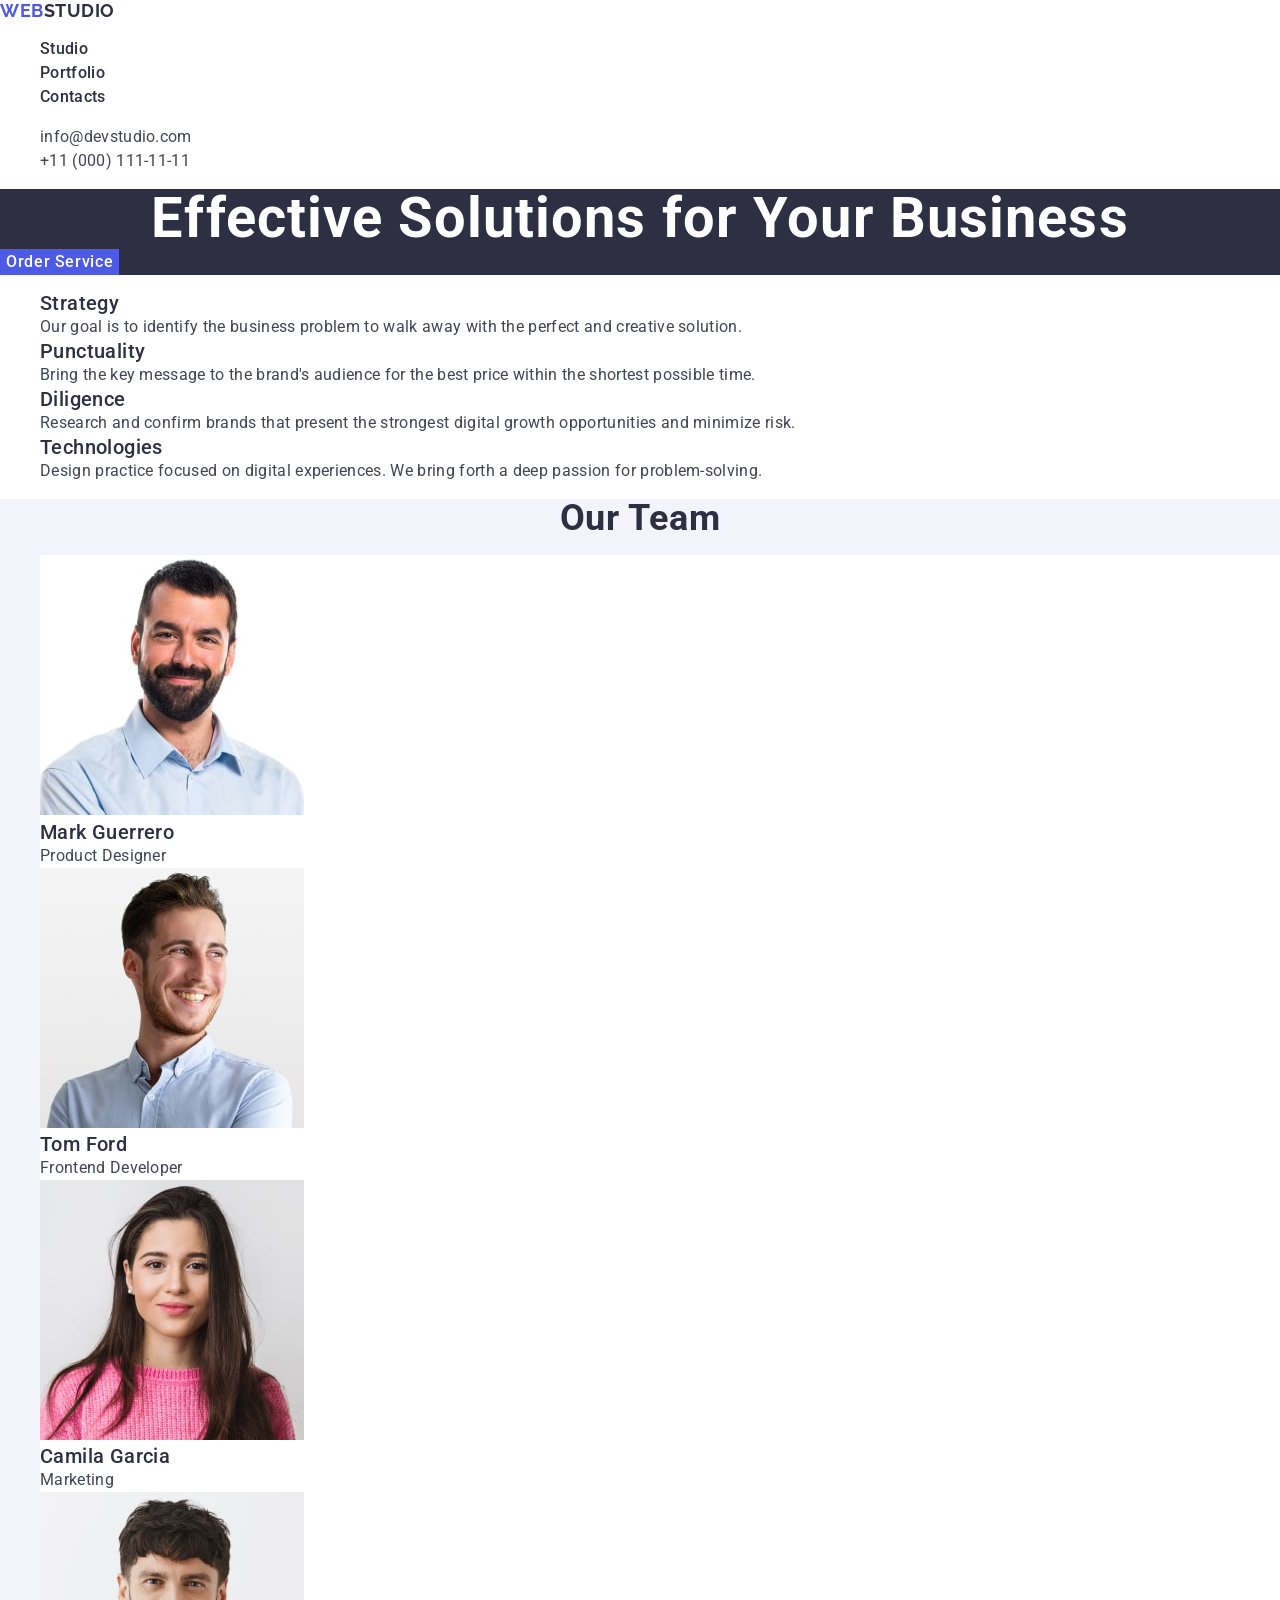
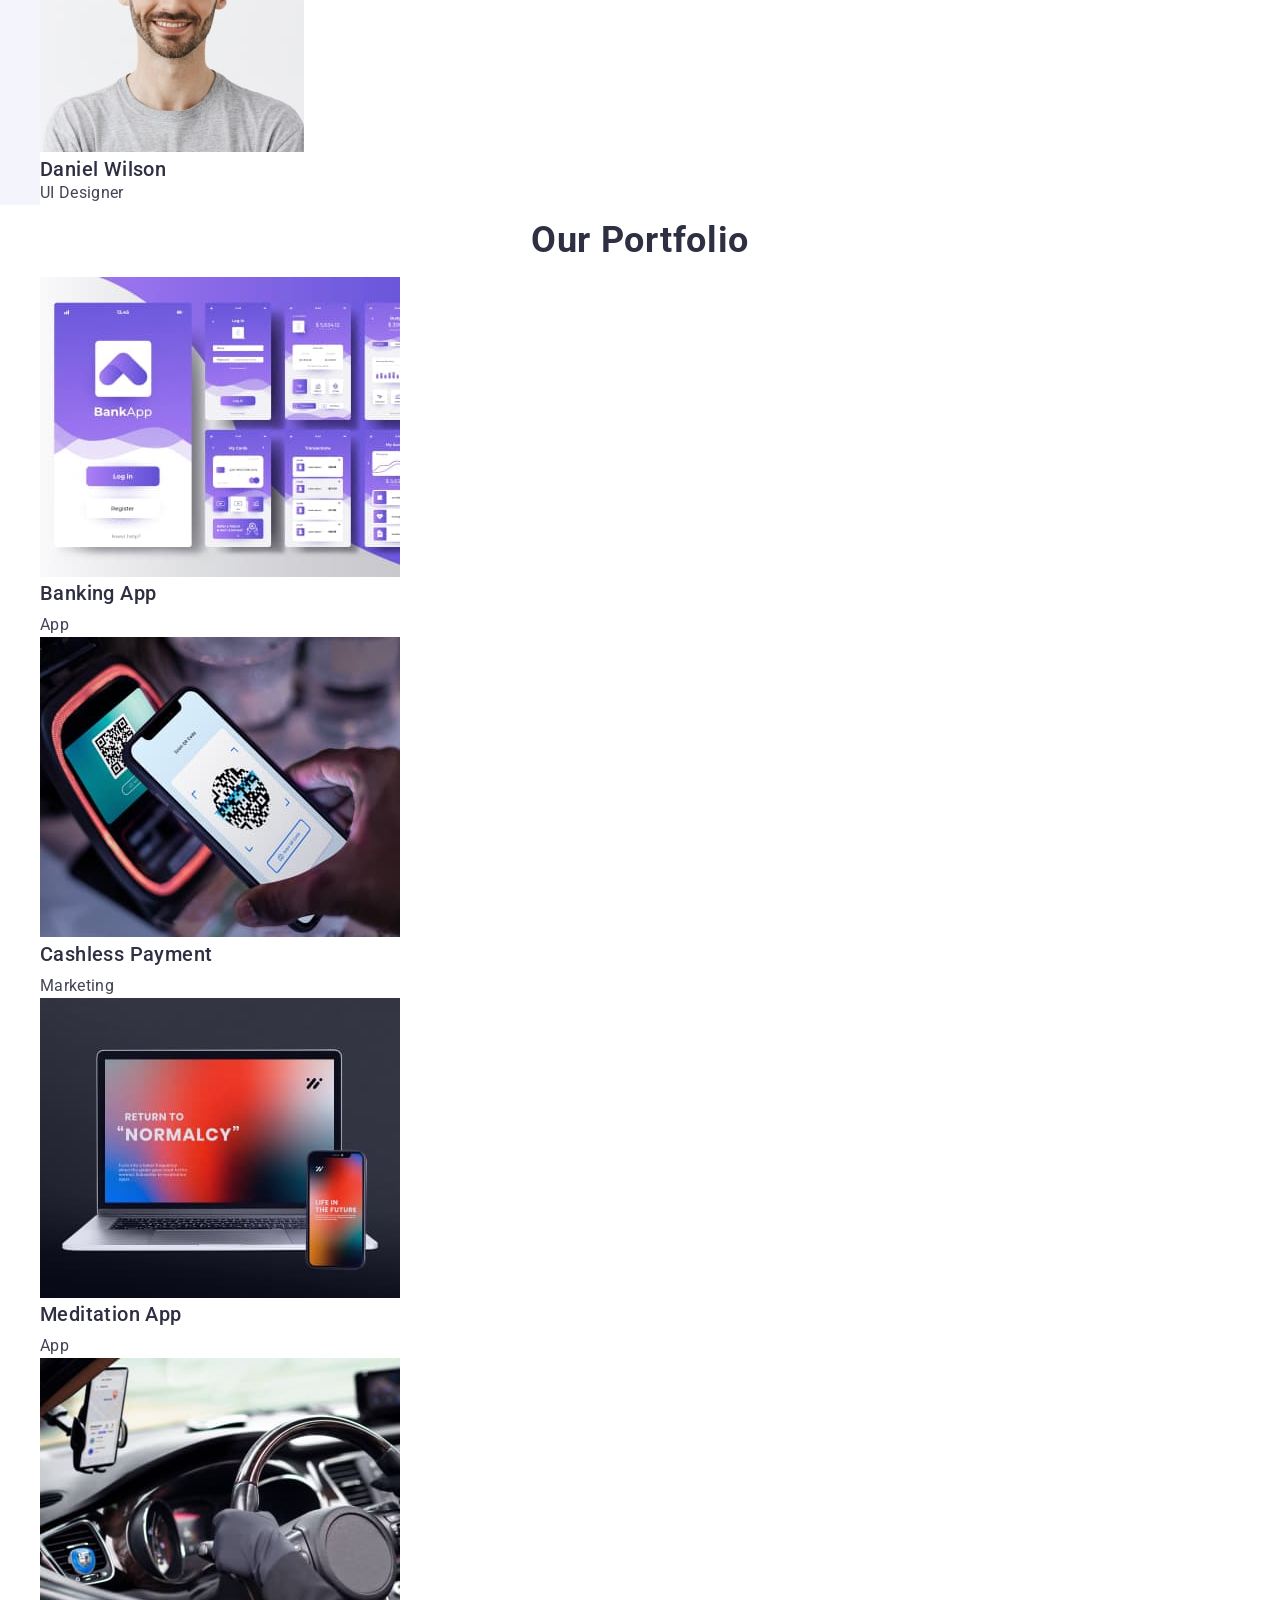
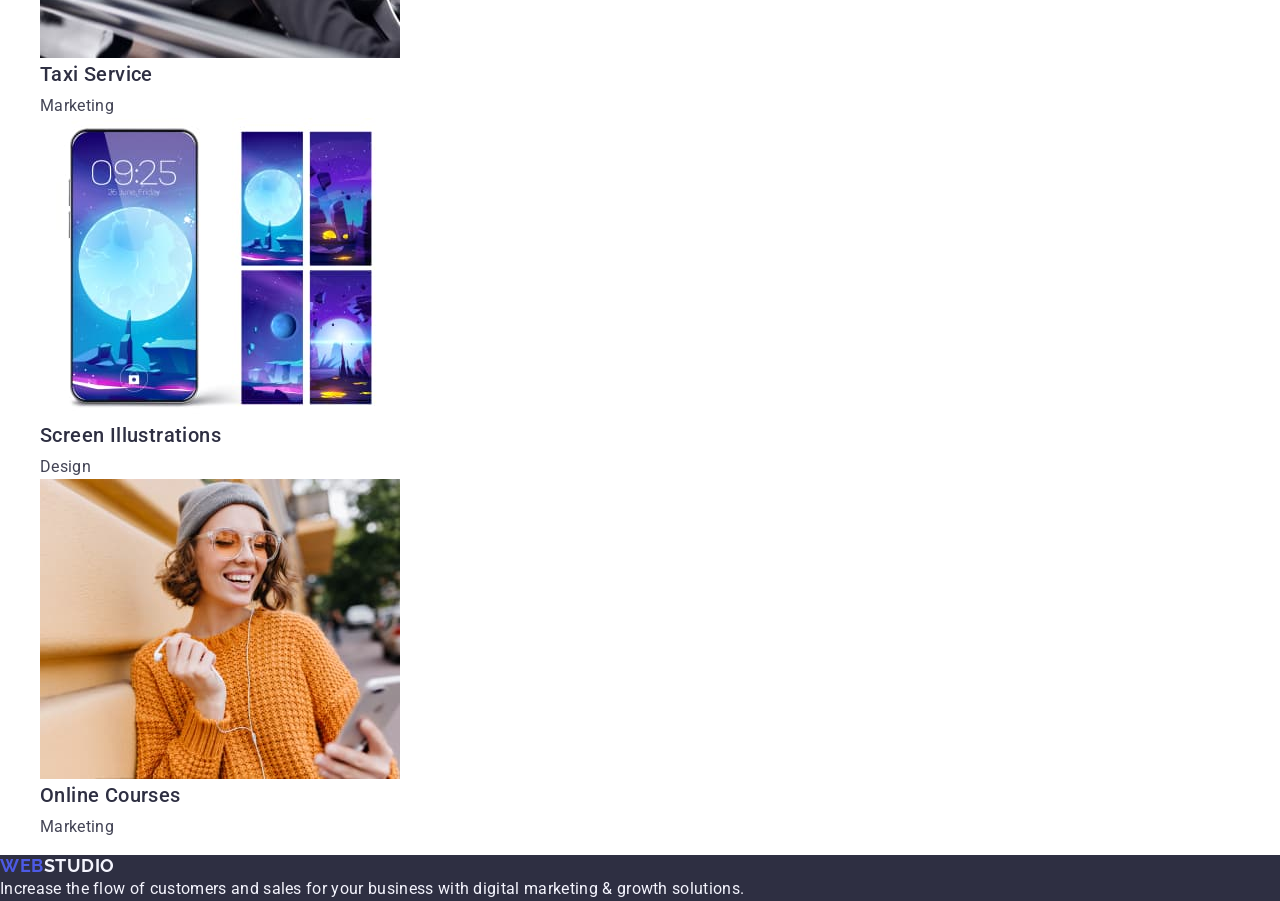
==== commit 62343bb8: "next update" ====
--- a/index.html
+++ b/index.html
@@ -15,14 +15,14 @@
 <body>
     <header class="header">
         <nav>
-            <a class="logo" href="./index.html">WEB<span class="logo-studio">STUDIO</span></a>
+            <a class="logo" href="./index.html">WEB<span class="logo-studio">Studio</span></a>
             <ul class="list-menu">
                 <li><a class="menu" href="./index.html">Studio</a></li>
                 <li><a class="menu" href="">Portfolio</a></li>
                 <li><a class="menu" href="">Contacts</a></li>
             </ul>
         </nav>
-        <address>
+        <address class="contacts-adr">
             <ul class="list-contacts">
                 <li><a class="contacts" href="mailto:info@devstudio.com">info@devstudio.com</a></li>
                 <li><a class="contacts" href="tel:+110001111111">+11 (000) 111-11-11</a></li>
@@ -85,39 +85,39 @@
             <ul class="portfolio-list">
                 <li class="portfolio-card">
                     <img width="360" height="300" src="./images/portfolio1.jpg" alt="Picture banking application">
-                    <h2 class="portfolio-title-card">Banking App Interface Concept</h2>
+                    <h3 class="portfolio-title-card">Banking App</h2>
                     <p class="portfolio-text">App</p>
                 </li>
                 <li class="portfolio-card">
                     <img width="360" height="300" src="./images/portfolio2.jpg" alt="Phone and gadget">
-                    <h2 class="portfolio-title-card">Cashless Payment</h2>
+                    <h3 class="portfolio-title-card">Cashless Payment</h2>
                     <p class="portfolio-text">Marketing</p>
                 </li>
                 <li class="portfolio-card">
                     <img width="360" height="300" src="./images/portfolio3.jpg" alt="Picture meditaion application">
-                    <h2 class="portfolio-title-card">Meditaion App</h2>
+                    <h3 class="portfolio-title-card">Meditation App</h2>
                     <p class="portfolio-text">App</p>
                 </li>
                 <li class="portfolio-card">
                     <img width="360" height="300" src="./images/portfolio4.jpg" alt="Taxi Service">
-                    <h2 class="portfolio-title-card">Taxi Service</h2>
+                    <h3 class="portfolio-title-card">Taxi Service</h2>
                     <p class="portfolio-text">Marketing</p>
                 </li>
                 <li class="portfolio-card">
                     <img width="360" height="300" src="./images/portfolio5.jpg" alt="Picture meditaion application">
-                    <h2 class="portfolio-title-card">Screen Illustrations</h2>
+                    <h3 class="portfolio-title-card">Screen Illustrations</h2>
                     <p class="portfolio-text">Design</p>
                 </li>
                 <li class="portfolio-card">
                     <img width="360" height="300" src="./images/portfolio6.jpg" alt="Picture meditaion application">
-                    <h2 class="portfolio-title-card">Online Courses</h2>
+                    <h3 class="portfolio-title-card">Online Courses</h2>
                     <p class="portfolio-text">Marketing</p>
                 </li>
             </ul>
         </section>
     </main>
     <footer class="footer">
-        <a class="logo" href="./index.html">WEB<span class="logo-studio-footer">STUDIO</span></a>
+        <a class="logo" href="./index.html">WEB<span class="logo-studio-footer">Studio</span></a>
         <p class="footer-text">
             Increase the flow of customers and
             sales for your business with digital
--- a/css/styles.css
+++ b/css/styles.css
@@ -7,6 +7,7 @@
     --textbasecolor:#2e2f42; /* базовый цвет шрифта*/
     --buttonbasecolor:#4d5ae5; /* цвет кнопки, эффекты */
     --textsecondcolor: #404455; /* второй цвет шрифта*/
+    --textbenefitscol:#434455;
     --addtextcolor: #ffffff; /*доп цвет заголовков, кнопок*/
     --buttonbackcol: #404BBF; /*цвет бека кнопки*/
     --footertextcol: #f4f4fd; /*цвет текста в футере*/
@@ -30,6 +31,11 @@
     margin: 0;
     padding: 0;
 }
+
+ul,
+ol {
+  list-style-type: none;
+}
 /* общий стиль хедера для страницы studio и portfolio */
 .header {
 
@@ -52,7 +58,7 @@
     font-family: "Raleway", sans-serif;
     font-weight: 700;
     font-size: 18px;
-    line-height: 1.166;
+    line-height: 1.17;
     letter-spacing: 0.03em;
     text-transform: uppercase;
     text-decoration: none;
@@ -62,7 +68,7 @@
     font-family: "Raleway", sans-serif;
     font-weight: 700;
     font-size: 18px;
-    line-height: 1.166;
+    line-height: 1.17;
     letter-spacing: 0.03em;
     text-transform: uppercase;
     color:var(--textbasecolor);
@@ -71,7 +77,7 @@
     font-family: "Raleway", sans-serif;
     font-weight: 700;
     font-size: 18px;
-    line-height: 1.166;
+    line-height: 1.17;
     letter-spacing: 0.03em;
     text-transform: uppercase;
     color: var(--footerlogocol);
@@ -92,6 +98,9 @@
 }
 .list-contacts {
     list-style: none;
+}
+.contacts-adr {
+    font-style: normal;
 }
 .contacts {
 line-height: 1.5;
@@ -111,7 +120,7 @@
 .hero-title {
     font-weight: 700;
     font-size: 56px;
-    line-height: 1.071;
+    line-height: 1.07;
     letter-spacing: 0.02em;
     text-align: center;
     color: var(--addtextcolor);  
@@ -151,20 +160,21 @@
 }
 .benefits-text {
     line-height: 1.5;
-    color:var(--textsecondcolor);
+    color:var(--textbenefitscol);
 }
 .team {
     background-color: #F4F4FD ;
 }
 .team-text {
-    color:var(--textsecondcolor);
+    line-height: 1.5;
+    color:var(--textbenefitscol);
 }
 
 .team-title {
     font-weight: 700;
     font-style: bold;
     font-size: 36px;
-    line-height: 1.1;
+    line-height: 1.11;
     letter-spacing: 0.02em;
     color: var(--textbasecolor);
     text-transform: capitalize;
@@ -213,7 +223,7 @@
     line-height: 1.5;
     letter-spacing: 0.02em;
     margin-top: 8px;
-    color: var(--textsecondcolor);
+    color: var(--textbenefitscol);
 }
 /* общий футер */
 .footer {
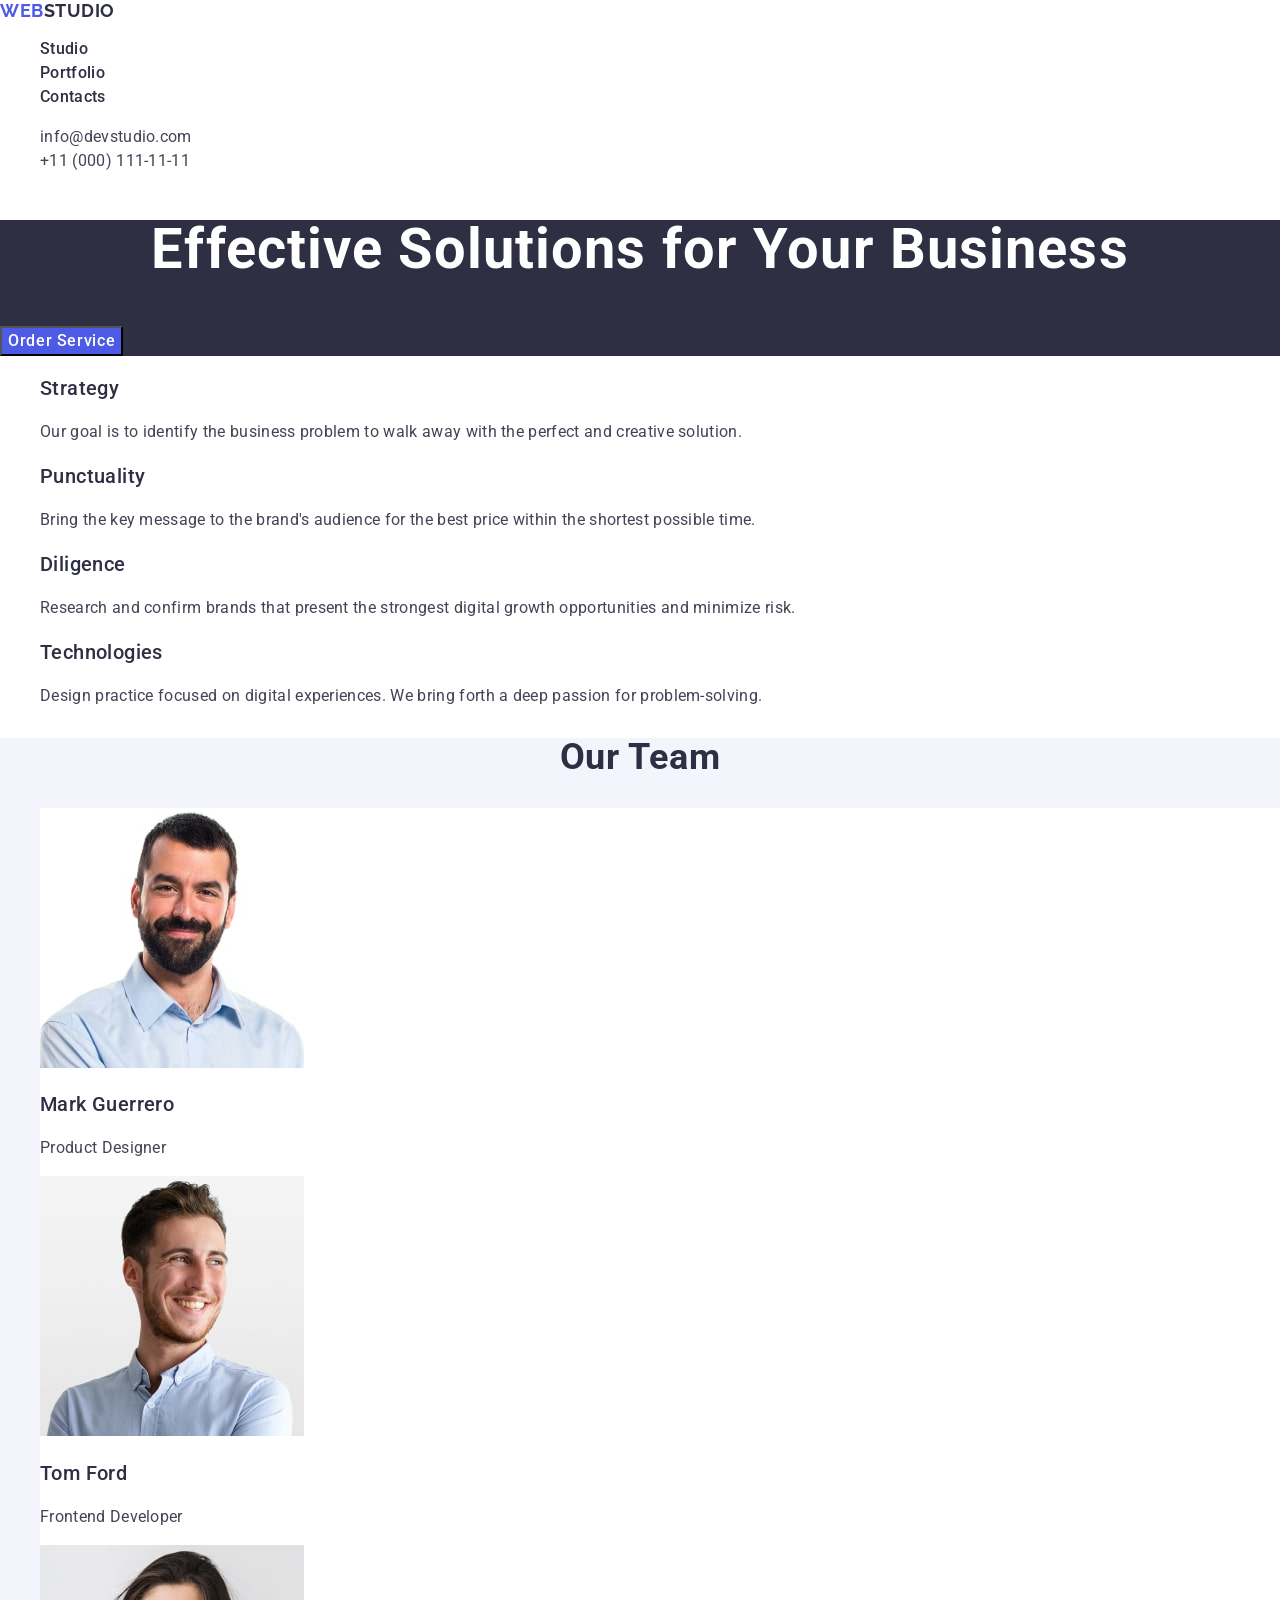
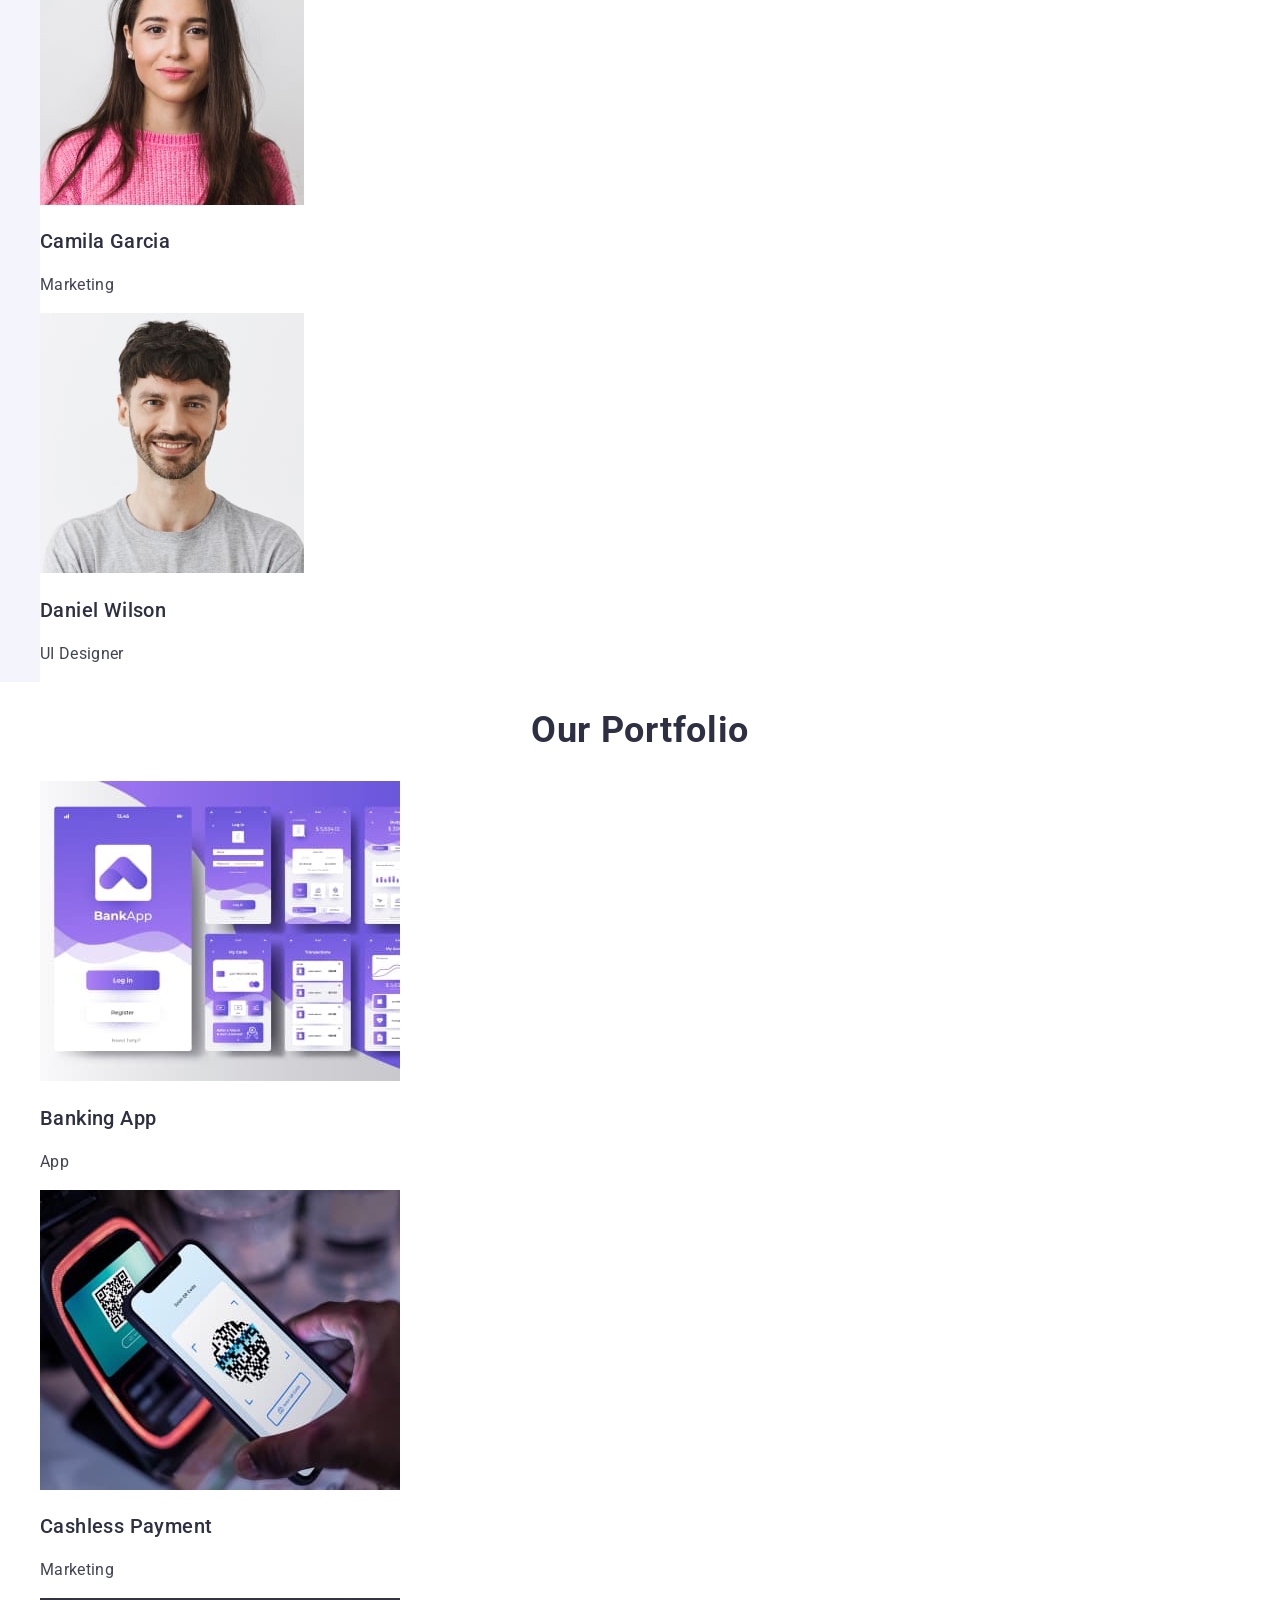
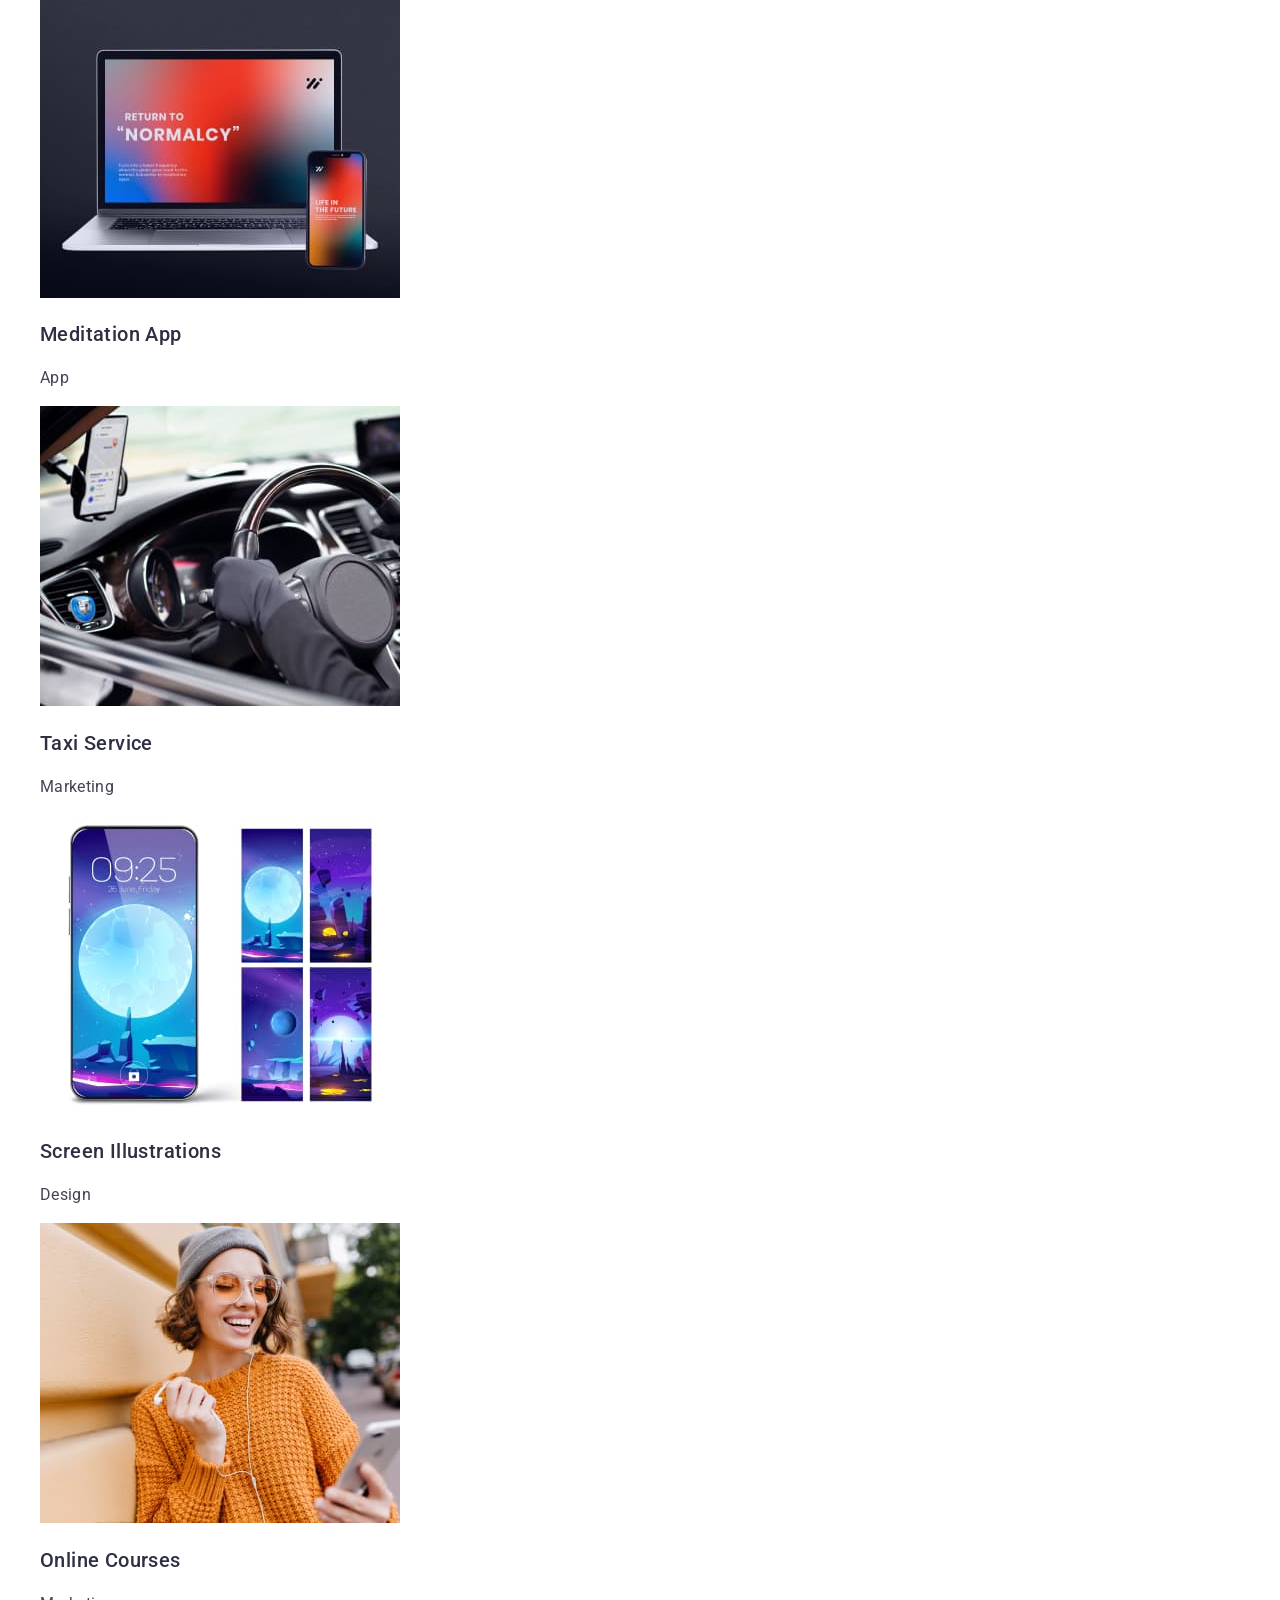
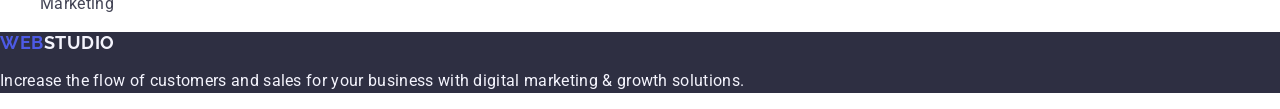
==== commit 14ea47b5: "next update" ====
--- a/index.html
+++ b/index.html
@@ -85,32 +85,32 @@
             <ul class="portfolio-list">
                 <li class="portfolio-card">
                     <img width="360" height="300" src="./images/portfolio1.jpg" alt="Picture banking application">
-                    <h3 class="portfolio-title-card">Banking App</h2>
+                    <h3 class="portfolio-title-card">Banking App</h3>
                     <p class="portfolio-text">App</p>
                 </li>
                 <li class="portfolio-card">
                     <img width="360" height="300" src="./images/portfolio2.jpg" alt="Phone and gadget">
-                    <h3 class="portfolio-title-card">Cashless Payment</h2>
+                    <h3 class="portfolio-title-card">Cashless Payment</h3>
                     <p class="portfolio-text">Marketing</p>
                 </li>
                 <li class="portfolio-card">
                     <img width="360" height="300" src="./images/portfolio3.jpg" alt="Picture meditaion application">
-                    <h3 class="portfolio-title-card">Meditation App</h2>
+                    <h3 class="portfolio-title-card">Meditation App</h3>
                     <p class="portfolio-text">App</p>
                 </li>
                 <li class="portfolio-card">
                     <img width="360" height="300" src="./images/portfolio4.jpg" alt="Taxi Service">
-                    <h3 class="portfolio-title-card">Taxi Service</h2>
+                    <h3 class="portfolio-title-card">Taxi Service</h3>
                     <p class="portfolio-text">Marketing</p>
                 </li>
                 <li class="portfolio-card">
                     <img width="360" height="300" src="./images/portfolio5.jpg" alt="Picture meditaion application">
-                    <h3 class="portfolio-title-card">Screen Illustrations</h2>
+                    <h3 class="portfolio-title-card">Screen Illustrations</h3>
                     <p class="portfolio-text">Design</p>
                 </li>
                 <li class="portfolio-card">
                     <img width="360" height="300" src="./images/portfolio6.jpg" alt="Picture meditaion application">
-                    <h3 class="portfolio-title-card">Online Courses</h2>
+                    <h3 class="portfolio-title-card">Online Courses</h3>
                     <p class="portfolio-text">Marketing</p>
                 </li>
             </ul>
--- a/css/styles.css
+++ b/css/styles.css
@@ -1,8 +1,3 @@
-*,
-*::before,
-*::after {
-    box-sizing: border-box;
-}
 :root {
     --textbasecolor:#2e2f42; /* базовый цвет шрифта*/
     --buttonbasecolor:#4d5ae5; /* цвет кнопки, эффекты */
@@ -21,17 +16,6 @@
     background-color: #ffffff;
 }
 
-h1,
-h2,
-h3,
-h4,
-h5,
-h6,
-p {
-    margin: 0;
-    padding: 0;
-}
-
 ul,
 ol {
   list-style-type: none;
@@ -134,7 +118,6 @@
     color: var(--addtextcolor);
     background-color: var(--buttonbasecolor);
     cursor:pointer;      
-    border: 0px solid var(--buttonbasecolor);
 }
 .button-order:hover {
     background-color: var(--buttonbackcol);
@@ -172,7 +155,6 @@
 
 .team-title {
     font-weight: 700;
-    font-style: bold;
     font-size: 36px;
     line-height: 1.11;
     letter-spacing: 0.02em;
@@ -210,7 +192,6 @@
 }
 .portfolio-item {
     background-color: #ffffff;
-    border-top: none;
 }
 .portfolio-title-card {
     font-weight: 500;
@@ -222,7 +203,6 @@
 .portfolio-text {
     line-height: 1.5;
     letter-spacing: 0.02em;
-    margin-top: 8px;
     color: var(--textbenefitscol);
 }
 /* общий футер */
